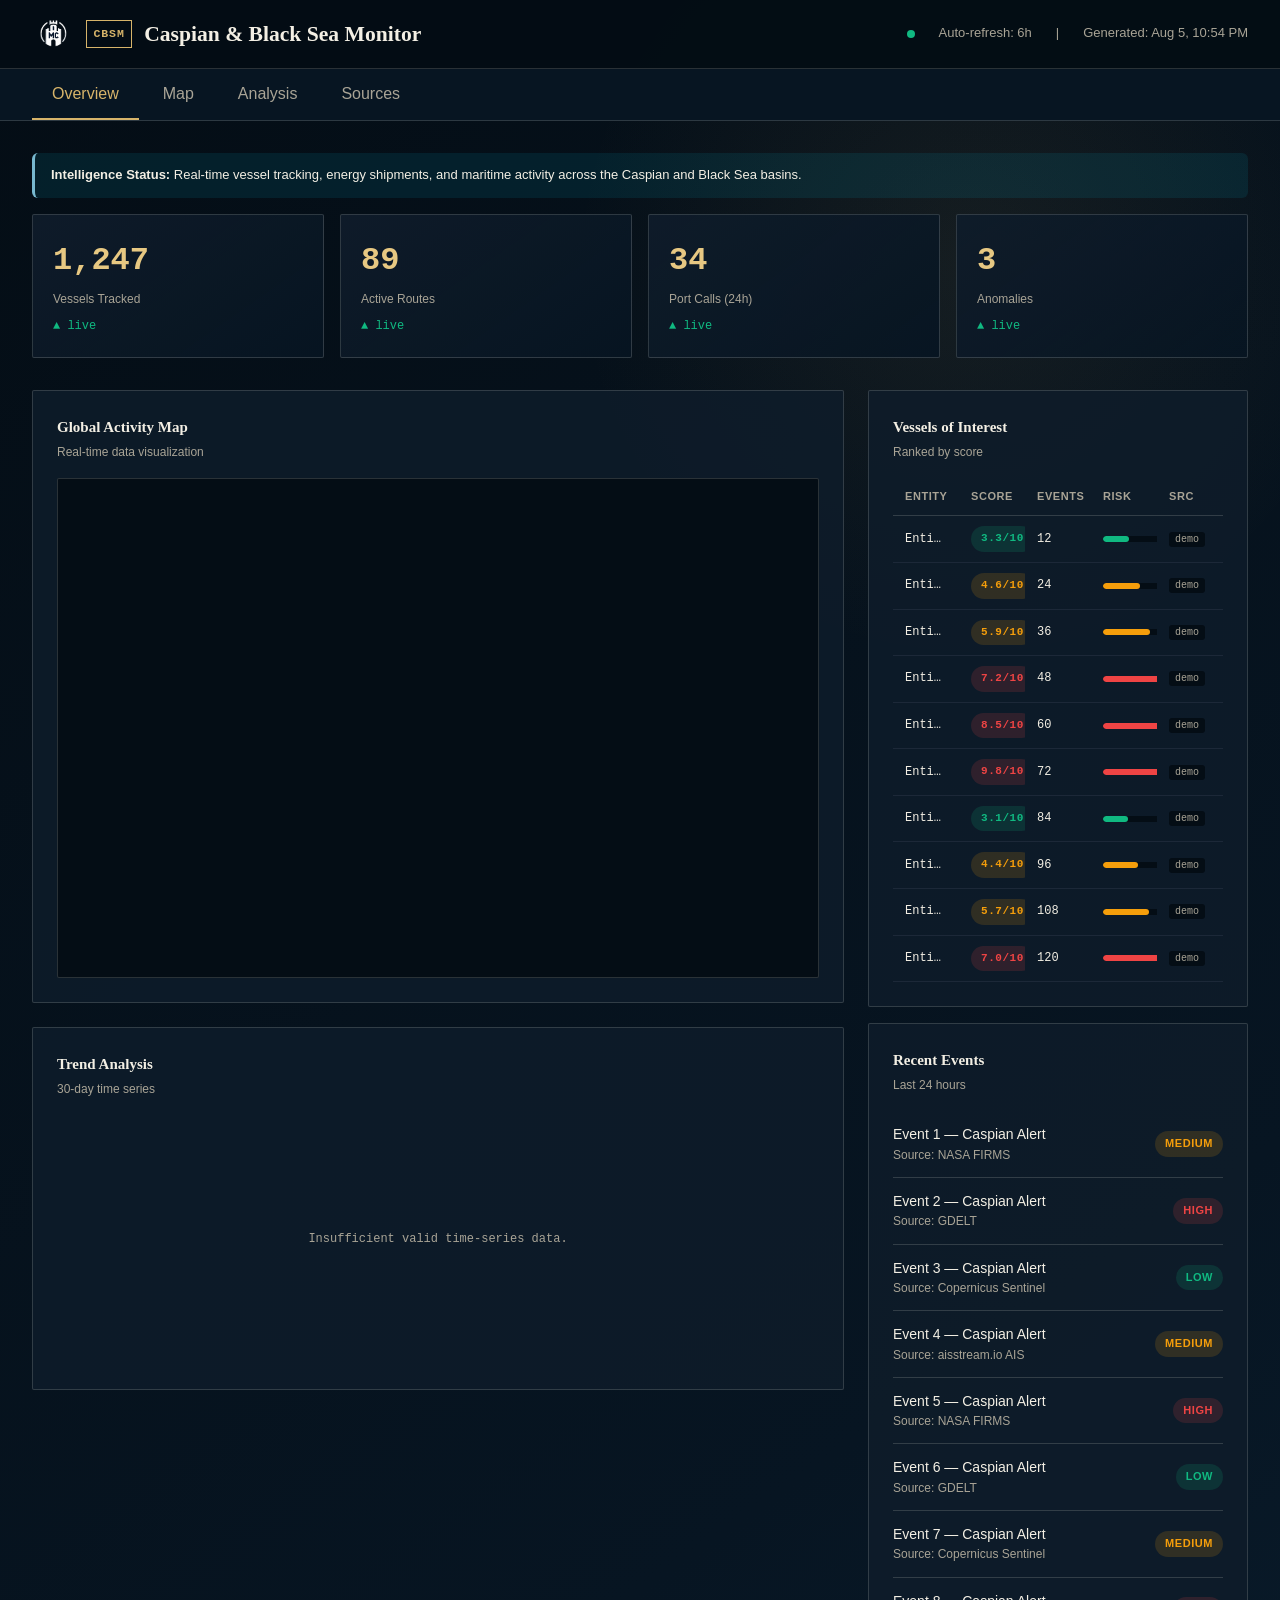
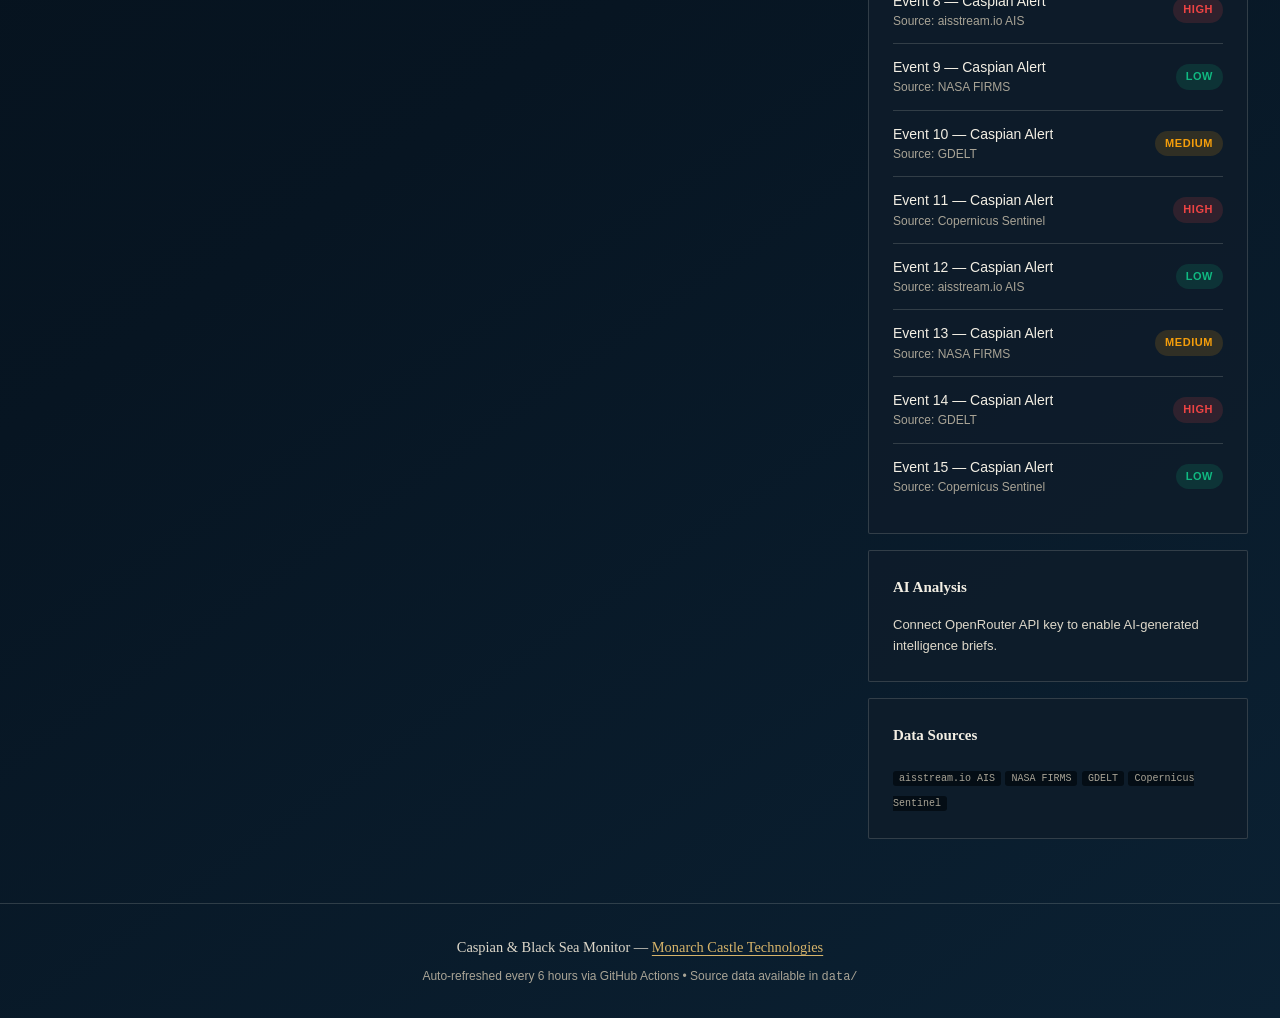
==== index.html @ 25b3a9dd "feat: launch MCT intelligence dashboard" ====
<!DOCTYPE html>
<html lang="en">
<head>
  <meta charset="UTF-8">
  <meta name="viewport" content="width=device-width, initial-scale=1.0">
  <title>Caspian & Black Sea Monitor &mdash; MCT Intelligence</title>
  <meta name="description" content="Maritime activity, energy shipments, and anomaly monitoring across the Caspian and Black Sea basins.">
  <meta name="theme-color" content="#071522">
  <link rel="canonical" href="https://monarchcastletech.github.io/caspian-black-sea-monitor/">
  <link rel="icon" href="assets/mct-mark.png" type="image/png">
  <meta property="og:title" content="Caspian & Black Sea Monitor">
  <meta property="og:description" content="Maritime activity, energy shipments, and anomaly monitoring across the Caspian and Black Sea basins.">
  <meta property="og:type" content="website">
  <meta property="og:url" content="https://monarchcastletech.github.io/caspian-black-sea-monitor/">
  <meta property="og:image" content="https://monarchcastletech.github.io/caspian-black-sea-monitor/assets/mct-mark.png">
  <link rel="stylesheet" href="assets/style.css">
  <script src="https://d3js.org/d3.v7.min.js" defer></script>
</head>
<body data-project="caspian-black-sea-monitor">
  <a class="skip-link" href="#overview">Skip to dashboard</a>
  <header class="header">
    <div class="header-brand">
      <img class="brand-mark" src="assets/mct-mark.png" alt="Monarch Castle Technologies">
      <div class="logo" aria-label="Project code CBSM">CBSM</div>
      <div>
        <h1>Caspian & Black Sea Monitor</h1>
      </div>
    </div>
    <div class="header-meta">
      <div class="live-dot"></div>
      <span>Auto-refresh: 6h</span>
      <span>|</span>
      <span>Generated: <span id="generated-time">&mdash;</span></span>
    </div>
  </header>

  <nav class="nav-tabs" aria-label="Dashboard sections">
    <a class="nav-tab active" href="#overview">Overview</a>
    <a class="nav-tab" href="#map">Map</a>
    <a class="nav-tab" href="#llm-summary">Analysis</a>
    <a class="nav-tab" href="#sources">Sources</a>
  </nav>

  <main class="main" id="overview">
    <div class="alert alert-info">
      <strong>Intelligence Status:</strong> Real-time vessel tracking, energy shipments, and maritime activity across the Caspian and Black Sea basins.
    </div>

    <div class="stat-grid">
      <div class="stat-card">
        <div class="stat-value">1,247</div>
        <div class="stat-label">Vessels Tracked</div>
        <div class="stat-delta up">&#9650; live</div>
      </div>
      <div class="stat-card">
        <div class="stat-value">89</div>
        <div class="stat-label">Active Routes</div>
        <div class="stat-delta up">&#9650; live</div>
      </div>
      <div class="stat-card">
        <div class="stat-value">34</div>
        <div class="stat-label">Port Calls (24h)</div>
        <div class="stat-delta up">&#9650; live</div>
      </div>
      <div class="stat-card">
        <div class="stat-value">3</div>
        <div class="stat-label">Anomalies</div>
        <div class="stat-delta up">&#9650; live</div>
      </div>
    </div>

    <div class="grid grid-map">
      <div>
        <div class="card">
          <div class="card-header">
            <div>
              <div class="card-title">Global Activity Map</div>
              <div class="card-subtitle">Real-time data visualization</div>
            </div>
          </div>
          <div class="map-container" id="map"></div>
        </div>

        <div class="card" style="margin-top:1.5rem">
          <div class="card-header">
            <div>
              <div class="card-title">Trend Analysis</div>
              <div class="card-subtitle">30-day time series</div>
            </div>
          </div>
          <div class="chart-container" id="timeseries-chart"></div>
        </div>
      </div>

      <div class="sidebar">
        <div class="card">
          <div class="card-header">
            <div>
              <div class="card-title">Vessels of Interest</div>
              <div class="card-subtitle">Ranked by score</div>
            </div>
          </div>
          <table class="data-table">
            <thead>
              <tr><th>Entity</th><th>Score</th><th>Events</th><th>Risk</th><th>Src</th></tr>
            </thead>
            <tbody>
          <tr>
            <td>Entity 1</td>
            <td><span class="badge badge-success">3.3/10</span></td>
            <td>12</td>
            <td style="width:120px"><div class="score-bar"><div class="score-bar-fill score-low" style="width:33%"></div></div></td>
            <td><span class="tag-source">demo</span></td>
          </tr>
          <tr>
            <td>Entity 2</td>
            <td><span class="badge badge-warning">4.6/10</span></td>
            <td>24</td>
            <td style="width:120px"><div class="score-bar"><div class="score-bar-fill score-medium" style="width:46%"></div></div></td>
            <td><span class="tag-source">demo</span></td>
          </tr>
          <tr>
            <td>Entity 3</td>
            <td><span class="badge badge-warning">5.9/10</span></td>
            <td>36</td>
            <td style="width:120px"><div class="score-bar"><div class="score-bar-fill score-medium" style="width:59%"></div></div></td>
            <td><span class="tag-source">demo</span></td>
          </tr>
          <tr>
            <td>Entity 4</td>
            <td><span class="badge badge-danger">7.2/10</span></td>
            <td>48</td>
            <td style="width:120px"><div class="score-bar"><div class="score-bar-fill score-high" style="width:72%"></div></div></td>
            <td><span class="tag-source">demo</span></td>
          </tr>
          <tr>
            <td>Entity 5</td>
            <td><span class="badge badge-danger">8.5/10</span></td>
            <td>60</td>
            <td style="width:120px"><div class="score-bar"><div class="score-bar-fill score-high" style="width:85%"></div></div></td>
            <td><span class="tag-source">demo</span></td>
          </tr>
          <tr>
            <td>Entity 6</td>
            <td><span class="badge badge-danger">9.8/10</span></td>
            <td>72</td>
            <td style="width:120px"><div class="score-bar"><div class="score-bar-fill score-high" style="width:98%"></div></div></td>
            <td><span class="tag-source">demo</span></td>
          </tr>
          <tr>
            <td>Entity 7</td>
            <td><span class="badge badge-success">3.1/10</span></td>
            <td>84</td>
            <td style="width:120px"><div class="score-bar"><div class="score-bar-fill score-low" style="width:31%"></div></div></td>
            <td><span class="tag-source">demo</span></td>
          </tr>
          <tr>
            <td>Entity 8</td>
            <td><span class="badge badge-warning">4.4/10</span></td>
            <td>96</td>
            <td style="width:120px"><div class="score-bar"><div class="score-bar-fill score-medium" style="width:44%"></div></div></td>
            <td><span class="tag-source">demo</span></td>
          </tr>
          <tr>
            <td>Entity 9</td>
            <td><span class="badge badge-warning">5.7/10</span></td>
            <td>108</td>
            <td style="width:120px"><div class="score-bar"><div class="score-bar-fill score-medium" style="width:57%"></div></div></td>
            <td><span class="tag-source">demo</span></td>
          </tr>
          <tr>
            <td>Entity 10</td>
            <td><span class="badge badge-danger">7.0/10</span></td>
            <td>120</td>
            <td style="width:120px"><div class="score-bar"><div class="score-bar-fill score-high" style="width:70%"></div></div></td>
            <td><span class="tag-source">demo</span></td>
          </tr>
            </tbody>
          </table>
        </div>

        <div class="card">
          <div class="card-header">
            <div>
              <div class="card-title">Recent Events</div>
              <div class="card-subtitle">Last 24 hours</div>
            </div>
          </div>
          <div class="list-item">
            <div>
              <div class="list-item-title">Event 1 &mdash; Caspian Alert</div>
              <div class="list-item-meta">Source: NASA FIRMS</div>
            </div>
            <span class="badge badge-warning">medium</span>
          </div>
          <div class="list-item">
            <div>
              <div class="list-item-title">Event 2 &mdash; Caspian Alert</div>
              <div class="list-item-meta">Source: GDELT</div>
            </div>
            <span class="badge badge-danger">high</span>
          </div>
          <div class="list-item">
            <div>
              <div class="list-item-title">Event 3 &mdash; Caspian Alert</div>
              <div class="list-item-meta">Source: Copernicus Sentinel</div>
            </div>
            <span class="badge badge-success">low</span>
          </div>
          <div class="list-item">
            <div>
              <div class="list-item-title">Event 4 &mdash; Caspian Alert</div>
              <div class="list-item-meta">Source: aisstream.io AIS</div>
            </div>
            <span class="badge badge-warning">medium</span>
          </div>
          <div class="list-item">
            <div>
              <div class="list-item-title">Event 5 &mdash; Caspian Alert</div>
              <div class="list-item-meta">Source: NASA FIRMS</div>
            </div>
            <span class="badge badge-danger">high</span>
          </div>
          <div class="list-item">
            <div>
              <div class="list-item-title">Event 6 &mdash; Caspian Alert</div>
              <div class="list-item-meta">Source: GDELT</div>
            </div>
            <span class="badge badge-success">low</span>
          </div>
          <div class="list-item">
            <div>
              <div class="list-item-title">Event 7 &mdash; Caspian Alert</div>
              <div class="list-item-meta">Source: Copernicus Sentinel</div>
            </div>
            <span class="badge badge-warning">medium</span>
          </div>
          <div class="list-item">
            <div>
              <div class="list-item-title">Event 8 &mdash; Caspian Alert</div>
              <div class="list-item-meta">Source: aisstream.io AIS</div>
            </div>
            <span class="badge badge-danger">high</span>
          </div>
          <div class="list-item">
            <div>
              <div class="list-item-title">Event 9 &mdash; Caspian Alert</div>
              <div class="list-item-meta">Source: NASA FIRMS</div>
            </div>
            <span class="badge badge-success">low</span>
          </div>
          <div class="list-item">
            <div>
              <div class="list-item-title">Event 10 &mdash; Caspian Alert</div>
              <div class="list-item-meta">Source: GDELT</div>
            </div>
            <span class="badge badge-warning">medium</span>
          </div>
          <div class="list-item">
            <div>
              <div class="list-item-title">Event 11 &mdash; Caspian Alert</div>
              <div class="list-item-meta">Source: Copernicus Sentinel</div>
            </div>
            <span class="badge badge-danger">high</span>
          </div>
          <div class="list-item">
            <div>
              <div class="list-item-title">Event 12 &mdash; Caspian Alert</div>
              <div class="list-item-meta">Source: aisstream.io AIS</div>
            </div>
            <span class="badge badge-success">low</span>
          </div>
          <div class="list-item">
            <div>
              <div class="list-item-title">Event 13 &mdash; Caspian Alert</div>
              <div class="list-item-meta">Source: NASA FIRMS</div>
            </div>
            <span class="badge badge-warning">medium</span>
          </div>
          <div class="list-item">
            <div>
              <div class="list-item-title">Event 14 &mdash; Caspian Alert</div>
              <div class="list-item-meta">Source: GDELT</div>
            </div>
            <span class="badge badge-danger">high</span>
          </div>
          <div class="list-item">
            <div>
              <div class="list-item-title">Event 15 &mdash; Caspian Alert</div>
              <div class="list-item-meta">Source: Copernicus Sentinel</div>
            </div>
            <span class="badge badge-success">low</span>
          </div>
        </div>

        <div class="card">
          <div class="card-header">
            <div class="card-title">AI Analysis</div>
          </div>
          <div id="llm-summary" style="font-size:0.8125rem;color:var(--text-secondary)">
            <p>Connect OpenRouter API key to enable AI-generated intelligence briefs.</p>
          </div>
        </div>

        <div class="card">
          <div class="card-header">
            <div class="card-title" id="sources">Data Sources</div>
          </div>
              <span class="tag-source">aisstream.io AIS</span>
              <span class="tag-source">NASA FIRMS</span>
              <span class="tag-source">GDELT</span>
              <span class="tag-source">Copernicus Sentinel</span>        </div>
      </div>
    </div>
  </main>

  <footer class="footer">
    <p>Caspian & Black Sea Monitor &mdash; <a href="https://monarchcastle.tech/">Monarch Castle Technologies</a></p>
    <p style="margin-top:0.5rem">Auto-refreshed every 6 hours via GitHub Actions &bull; Source data available in <code>data/</code></p>
  </footer>

  <script src="assets/app.js"></script>
</body>
</html>
---- assets/style.css ----
:root {
  --bg-primary: #040d15;
  --bg-secondary: #071522;
  --bg-card: #0f1c2a;
  --bg-hover: #15283a;
  --border: rgba(243, 239, 228, 0.16);
  --text-primary: #f3efe4;
  --text-secondary: #ded8ca;
  --text-muted: #a9a496;
  --accent: #d7b46a;
  --accent-hover: #e7c882;
  --danger: #ef4444;
  --warning: #f59e0b;
  --success: #10b981;
  --info: #77b8cf;
  --font-mono: 'JetBrains Mono', 'Fira Code', monospace;
  --font-sans: Inter, 'Helvetica Neue', Arial, ui-sans-serif, system-ui, sans-serif;
  --font-serif: 'Iowan Old Style', 'Palatino Linotype', 'Book Antiqua', Palatino, Georgia, serif;
  --radius: 2px;
  --shadow: 0 2rem 5rem rgba(0, 0, 0, 0.3);
}

*, *::before, *::after { box-sizing: border-box; margin: 0; padding: 0; }

body {
  font-family: var(--font-sans);
  background:
    radial-gradient(circle at 76% 10%, rgba(215, 180, 106, 0.08), transparent 25rem),
    linear-gradient(145deg, var(--bg-primary), #071522 58%, #0b2133);
  color: var(--text-primary);
  line-height: 1.6;
  min-height: 100vh;
}

a { color: var(--accent); text-decoration: none; }
a:hover { color: var(--accent-hover); }
a:focus-visible, button:focus-visible { outline: 3px solid var(--accent-hover); outline-offset: 3px; }

.header {
  background: rgba(4, 13, 21, 0.94);
  border-bottom: 1px solid var(--border);
  padding: 0.8rem 2rem;
  display: flex;
  align-items: center;
  justify-content: space-between;
  position: sticky;
  top: 0;
  z-index: 100;
}

.header-brand {
  display: flex;
  align-items: center;
  gap: 0.75rem;
}

.header-brand h1 {
  font-family: var(--font-serif);
  font-size: 1.35rem;
  font-weight: 600;
  color: var(--text-primary);
}

.brand-mark {
  width: 42px;
  height: 42px;
  object-fit: contain;
  flex: 0 0 auto;
}

.header-brand .logo {
  min-width: 36px;
  height: 28px;
  border: 1px solid var(--accent);
  border-radius: 0;
  display: flex;
  align-items: center;
  justify-content: center;
  font-weight: 800;
  padding: 0 0.4rem;
  font-size: 0.72rem;
  font-family: var(--font-mono);
  letter-spacing: 0.08em;
  color: var(--accent);
}

.header-meta {
  display: flex;
  align-items: center;
  gap: 1.5rem;
  font-size: 0.8125rem;
  color: var(--text-muted);
}

.header-meta .live-dot {
  width: 8px;
  height: 8px;
  background: var(--success);
  border-radius: 50%;
  animation: pulse 2s infinite;
}

@keyframes pulse {
  0%, 100% { opacity: 1; }
  50% { opacity: 0.4; }
}

.nav-tabs {
  display: flex;
  gap: 0.25rem;
  background: var(--bg-secondary);
  border-bottom: 1px solid var(--border);
  padding: 0 2rem;
}

.nav-tab {
  padding: 0.75rem 1.25rem;
  font-size: 0.875rem;
  color: var(--text-muted);
  border-bottom: 2px solid transparent;
  cursor: pointer;
  border-top: 0;
  border-left: 0;
  border-right: 0;
  background: transparent;
  font: inherit;
  transition: all 0.2s;
}

.nav-tab:hover { color: var(--text-primary); }
.nav-tab.active { color: var(--accent); border-bottom-color: var(--accent); }

.main { padding: 2rem; max-width: 1600px; margin: 0 auto; overflow-x: hidden; }

.grid { display: grid; gap: 1.5rem; }
.grid-2 { grid-template-columns: repeat(2, 1fr); }
.grid-3 { grid-template-columns: repeat(3, 1fr); }
.grid-4 { grid-template-columns: repeat(4, 1fr); }
.grid-map { grid-template-columns: 1fr 380px; align-items: start; min-width: 0; }
.grid-map > div:first-child { min-width: 0; overflow: hidden; }

@media (max-width: 1024px) {
  .grid-2, .grid-3, .grid-4 { grid-template-columns: 1fr; }
  .grid-map { grid-template-columns: 1fr; }
}

.card {
  background: rgba(15, 28, 42, 0.86);
  border: 1px solid var(--border);
  border-radius: var(--radius);
  padding: 1.5rem;
  overflow-x: auto;
}

.card-header {
  display: flex;
  align-items: center;
  justify-content: space-between;
  margin-bottom: 1rem;
}

.card-title {
  font-family: var(--font-serif);
  font-size: 0.9375rem;
  font-weight: 600;
  color: var(--text-primary);
}

.card-subtitle {
  font-size: 0.75rem;
  color: var(--text-muted);
  margin-top: 0.25rem;
}

.stat-grid {
  display: grid;
  grid-template-columns: repeat(4, 1fr);
  gap: 1rem;
  margin-bottom: 2rem;
}

@media (max-width: 768px) { .stat-grid { grid-template-columns: repeat(2, 1fr); } }

.stat-card {
  background: linear-gradient(145deg, rgba(15, 28, 42, 0.96), rgba(7, 21, 34, 0.9));
  border: 1px solid var(--border);
  border-radius: var(--radius);
  padding: 1.25rem;
}

.stat-value {
  font-size: 2rem;
  font-weight: 700;
  color: var(--accent-hover);
  font-family: var(--font-mono);
}

.stat-label {
  font-size: 0.75rem;
  color: var(--text-muted);
  margin-top: 0.25rem;
}

.stat-delta {
  font-size: 0.75rem;
  margin-top: 0.5rem;
  font-family: var(--font-mono);
}

.stat-delta.up { color: var(--success); }
.stat-delta.down { color: var(--danger); }
.stat-delta.neutral { color: var(--text-muted); }

.badge {
  display: inline-flex;
  align-items: center;
  gap: 0.375rem;
  padding: 0.25rem 0.625rem;
  font-size: 0.6875rem;
  font-weight: 600;
  border-radius: 999px;
  text-transform: uppercase;
  letter-spacing: 0.05em;
}

.badge-danger { background: rgba(239,68,68,0.15); color: var(--danger); }
.badge-warning { background: rgba(245,158,11,0.15); color: var(--warning); }
.badge-success { background: rgba(16,185,129,0.15); color: var(--success); }
.badge-info { background: rgba(6,182,212,0.15); color: var(--info); }

.map-container {
  background: var(--bg-primary);
  border: 1px solid var(--border);
  border-radius: var(--radius);
  height: 500px;
  position: relative;
  overflow: hidden;
  width: 100%;
}

.map-container svg { width: 100%; height: 100%; }

.sidebar {
  display: flex;
  flex-direction: column;
  gap: 1rem;
  min-width: 0;
}

.list-item {
  display: flex;
  align-items: center;
  justify-content: space-between;
  padding: 0.75rem 0;
  border-bottom: 1px solid var(--border);
}

.list-item:last-child { border-bottom: none; }

.list-item-title { font-size: 0.875rem; font-weight: 500; overflow: hidden; text-overflow: ellipsis; white-space: nowrap; max-width: 220px; }
.list-item-meta { font-size: 0.75rem; color: var(--text-muted); }

.data-table {
  width: 100%;
  border-collapse: collapse;
  font-size: 0.8125rem;
  table-layout: fixed;
}

.data-table th {
  text-align: left;
  padding: 0.625rem 0.75rem;
  color: var(--text-muted);
  font-weight: 600;
  font-size: 0.6875rem;
  text-transform: uppercase;
  letter-spacing: 0.05em;
  border-bottom: 1px solid var(--border);
}

.data-table td {
  padding: 0.625rem 0.75rem;
  border-bottom: 1px solid rgba(45,55,72,0.5);
  font-family: var(--font-mono);
  font-size: 0.75rem;
  max-width: 180px;
  overflow: hidden;
  text-overflow: ellipsis;
  white-space: nowrap;
}

.data-table tr:hover td { background: var(--bg-hover); }

.score-bar {
  height: 6px;
  background: var(--bg-primary);
  border-radius: 3px;
  overflow: hidden;
  flex: 1;
  min-width: 80px;
}

.score-bar-fill {
  height: 100%;
  border-radius: 3px;
  transition: width 0.5s ease;
}

.score-high { background: var(--danger); }
.score-medium { background: var(--warning); }
.score-low { background: var(--success); }

.chart-container {
  height: 250px;
  position: relative;
}

.chart-container svg { width: 100%; height: 100%; }
.chart-empty { display: grid; height: 100%; place-items: center; color: var(--text-muted); font-family: var(--font-mono); font-size: 0.75rem; }

.footer {
  text-align: center;
  padding: 2rem;
  color: var(--text-muted);
  font-size: 0.75rem;
  border-top: 1px solid var(--border);
  margin-top: 2rem;
}

.footer p:first-child { color: var(--text-secondary); font-family: var(--font-serif); font-size: 0.9rem; }
.footer a { text-decoration: underline; text-underline-offset: 0.2em; }

.tag-source {
  font-size: 0.625rem;
  color: var(--text-muted);
  font-family: var(--font-mono);
  background: var(--bg-primary);
  padding: 0.125rem 0.375rem;
  border-radius: 3px;
}

.btn {
  display: inline-flex;
  align-items: center;
  gap: 0.5rem;
  padding: 0.5rem 1rem;
  font-size: 0.8125rem;
  font-weight: 500;
  border-radius: 6px;
  border: 1px solid var(--border);
  background: var(--bg-card);
  color: var(--text-primary);
  cursor: pointer;
  transition: all 0.2s;
}

.btn:hover { background: var(--bg-hover); border-color: var(--accent); }
.btn-primary { background: var(--accent); border-color: var(--accent); color: white; }
.btn-primary:hover { background: var(--accent-hover); }

.alert {
  padding: 0.75rem 1rem;
  border-radius: 6px;
  font-size: 0.8125rem;
  margin-bottom: 1rem;
  border-left: 3px solid;
}

.alert-info { background: rgba(6,182,212,0.1); border-color: var(--info); }
.alert-warning { background: rgba(245,158,11,0.1); border-color: var(--warning); }
.alert-danger { background: rgba(239,68,68,0.1); border-color: var(--danger); }

.axis text { fill: var(--text-muted); font-size: 10px; }
.axis path, .axis line { stroke: var(--border); }

.tooltip {
  position: absolute;
  background: var(--bg-secondary);
  border: 1px solid var(--border);
  border-radius: 6px;
  padding: 0.75rem;
  font-size: 0.75rem;
  pointer-events: none;
  z-index: 1000;
  box-shadow: var(--shadow);
  max-width: 250px;
}

.skip-link { position: fixed; left: 1rem; top: -5rem; z-index: 1001; padding: 0.75rem 1rem; color: var(--bg-primary); background: var(--accent-hover); }
.skip-link:focus { top: 1rem; }

@media (max-width: 720px) {
  .header { position: static; padding: 0.8rem 1rem; align-items: flex-start; }
  .header-meta { gap: 0.6rem; flex-wrap: wrap; justify-content: flex-end; }
  .header-meta span:nth-of-type(2) { display: none; }
  .nav-tabs { padding: 0 0.5rem; overflow-x: auto; }
  .nav-tab { padding: 0.7rem 0.9rem; white-space: nowrap; }
  .main { padding: 1rem; }
  .card { padding: 1rem; }
}

@media (prefers-reduced-motion: reduce) {
  *, *::before, *::after { scroll-behavior: auto !important; animation-duration: 0.01ms !important; animation-iteration-count: 1 !important; transition-duration: 0.01ms !important; }
}
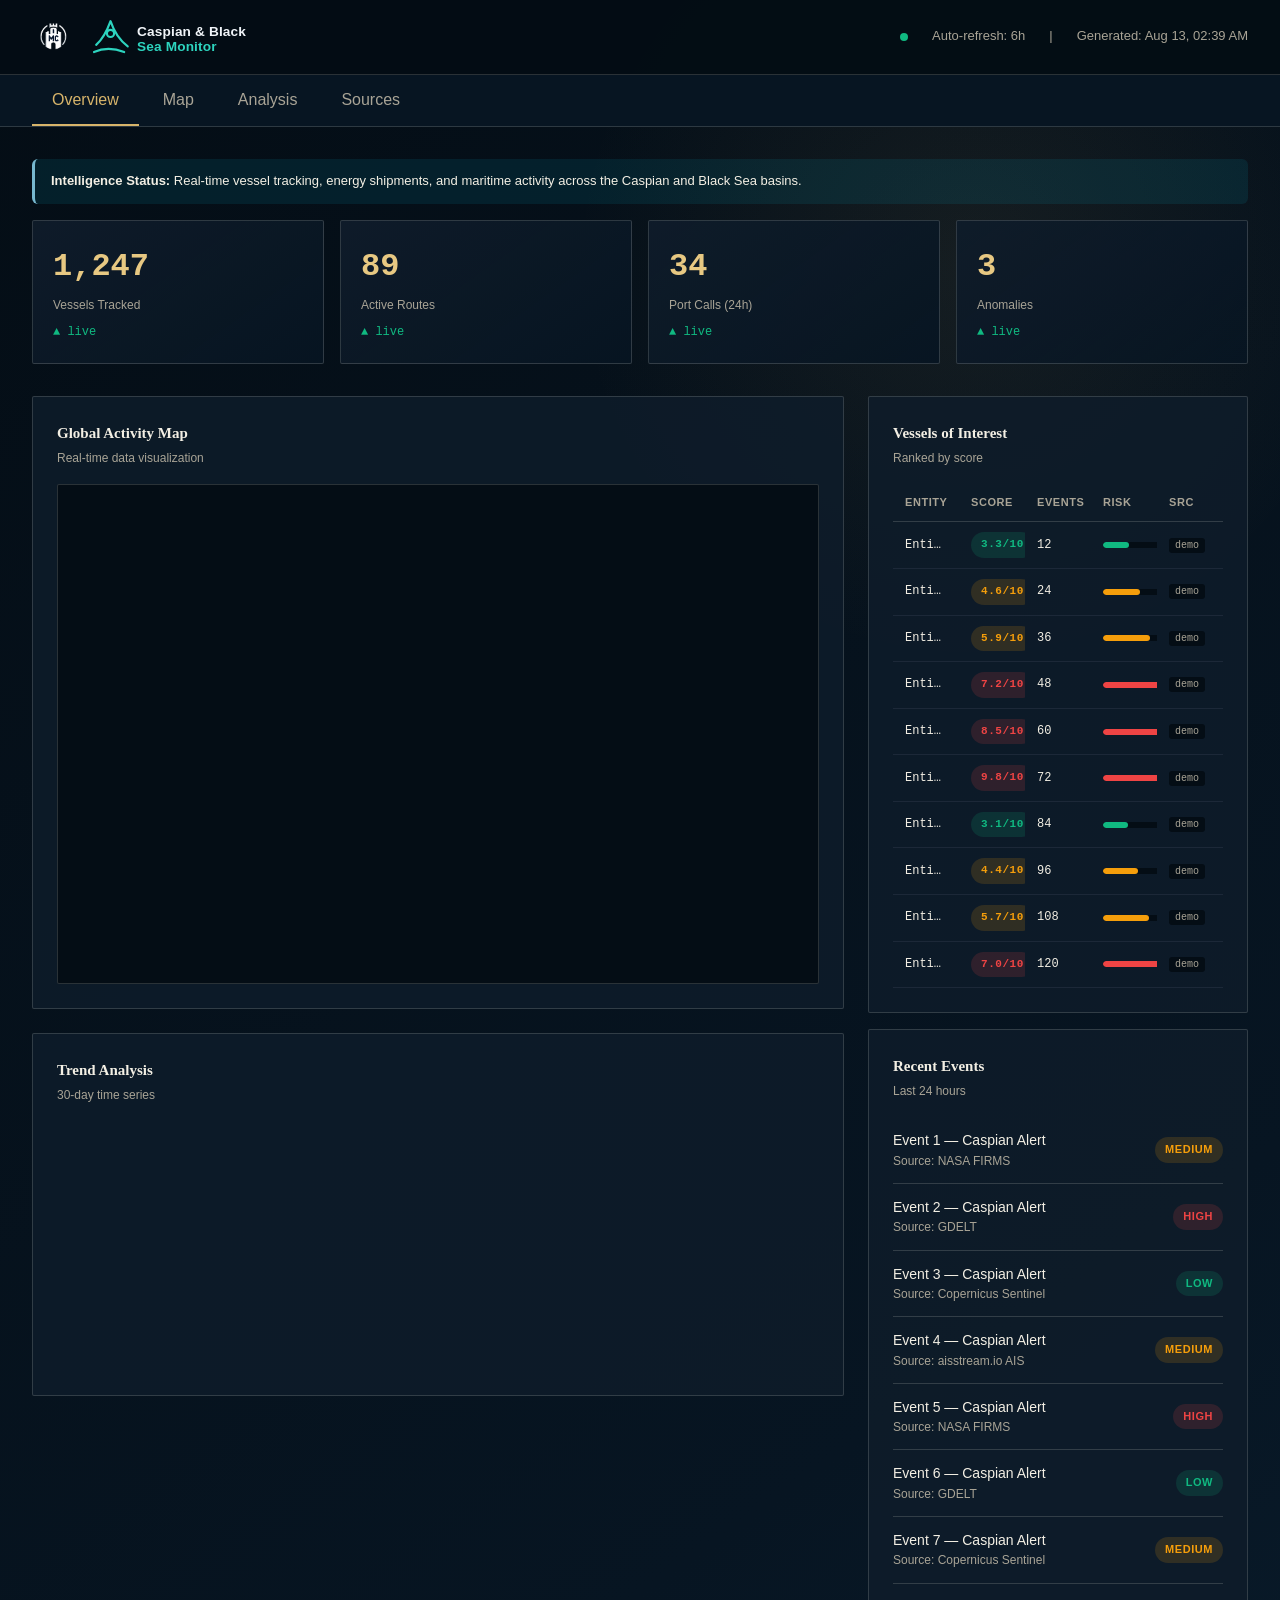
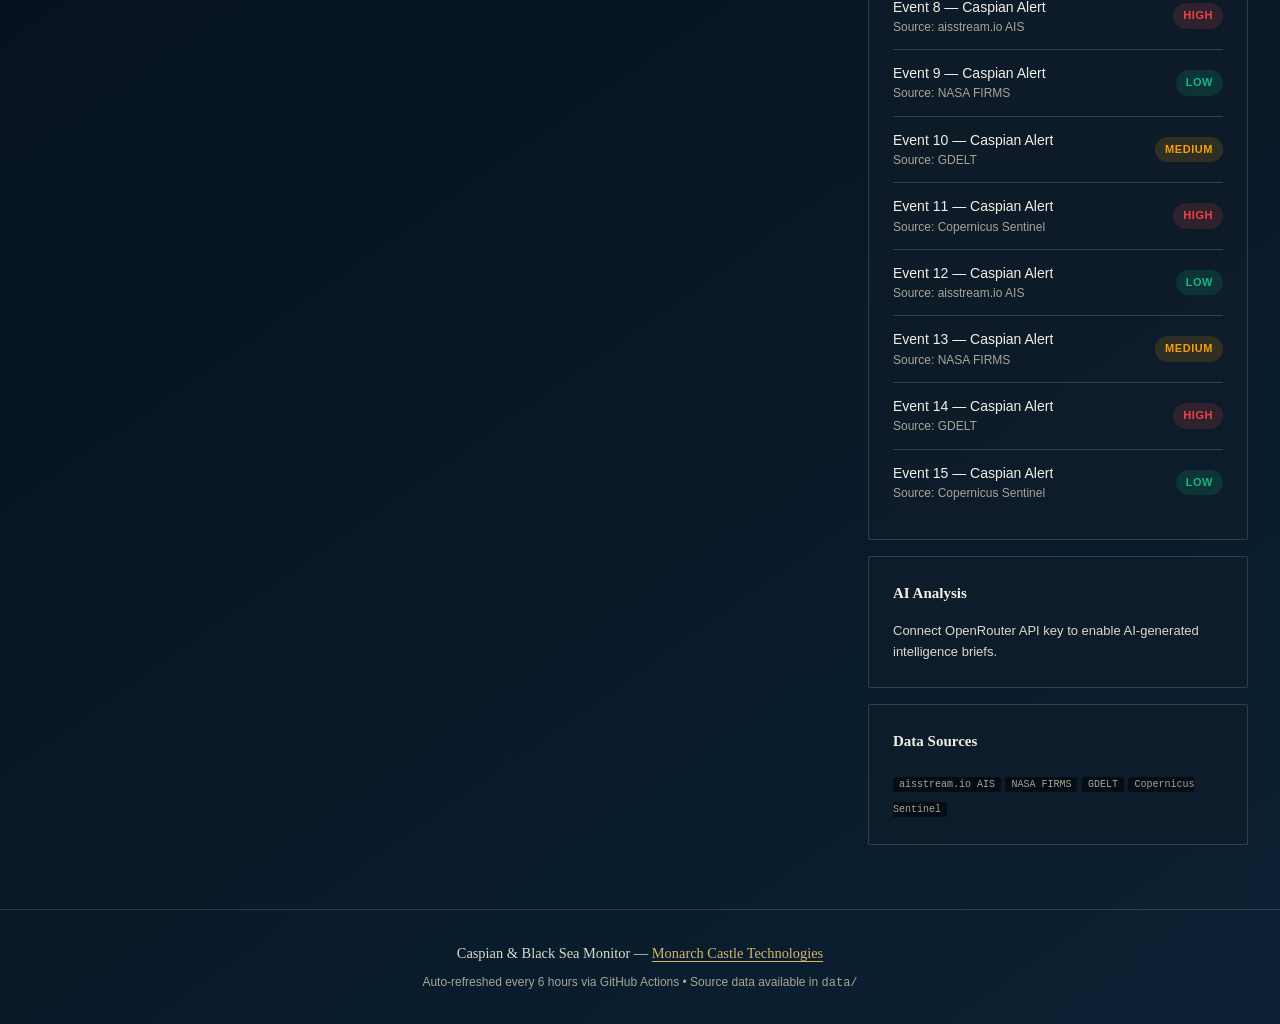
==== commit 3993ee5f: "feat: add product identity and deployment guard" ====
--- a/index.html
+++ b/index.html
@@ -7,7 +7,7 @@
   <meta name="description" content="Maritime activity, energy shipments, and anomaly monitoring across the Caspian and Black Sea basins.">
   <meta name="theme-color" content="#071522">
   <link rel="canonical" href="https://monarchcastletech.github.io/caspian-black-sea-monitor/">
-  <link rel="icon" href="assets/mct-mark.png" type="image/png">
+  <link rel="icon" href="assets/product-logo.svg" type="image/svg+xml">
   <meta property="og:title" content="Caspian & Black Sea Monitor">
   <meta property="og:description" content="Maritime activity, energy shipments, and anomaly monitoring across the Caspian and Black Sea basins.">
   <meta property="og:type" content="website">
@@ -21,9 +21,9 @@
   <header class="header">
     <div class="header-brand">
       <img class="brand-mark" src="assets/mct-mark.png" alt="Monarch Castle Technologies">
-      <div class="logo" aria-label="Project code CBSM">CBSM</div>
+      <img class="product-logo" src="assets/product-logo.svg" alt="Caspian & Black Sea Monitor">
       <div>
-        <h1>Caspian & Black Sea Monitor</h1>
+        <h1 class="visually-hidden">Caspian & Black Sea Monitor</h1>
       </div>
     </div>
     <div class="header-meta">
--- a/assets/style.css
+++ b/assets/style.css
@@ -68,21 +68,8 @@
   flex: 0 0 auto;
 }
 
-.header-brand .logo {
-  min-width: 36px;
-  height: 28px;
-  border: 1px solid var(--accent);
-  border-radius: 0;
-  display: flex;
-  align-items: center;
-  justify-content: center;
-  font-weight: 800;
-  padding: 0 0.4rem;
-  font-size: 0.72rem;
-  font-family: var(--font-mono);
-  letter-spacing: 0.08em;
-  color: var(--accent);
-}
+.product-logo { width: clamp(180px, 23vw, 260px); height: 48px; object-fit: contain; object-position: left center; }
+.visually-hidden { position: absolute; width: 1px; height: 1px; padding: 0; margin: -1px; overflow: hidden; clip: rect(0 0 0 0); white-space: nowrap; border: 0; }
 
 .header-meta {
   display: flex;
@@ -391,6 +378,7 @@
 
 @media (max-width: 720px) {
   .header { position: static; padding: 0.8rem 1rem; align-items: flex-start; }
+  .product-logo { width: clamp(150px, 48vw, 220px); height: 42px; }
   .header-meta { gap: 0.6rem; flex-wrap: wrap; justify-content: flex-end; }
   .header-meta span:nth-of-type(2) { display: none; }
   .nav-tabs { padding: 0 0.5rem; overflow-x: auto; }
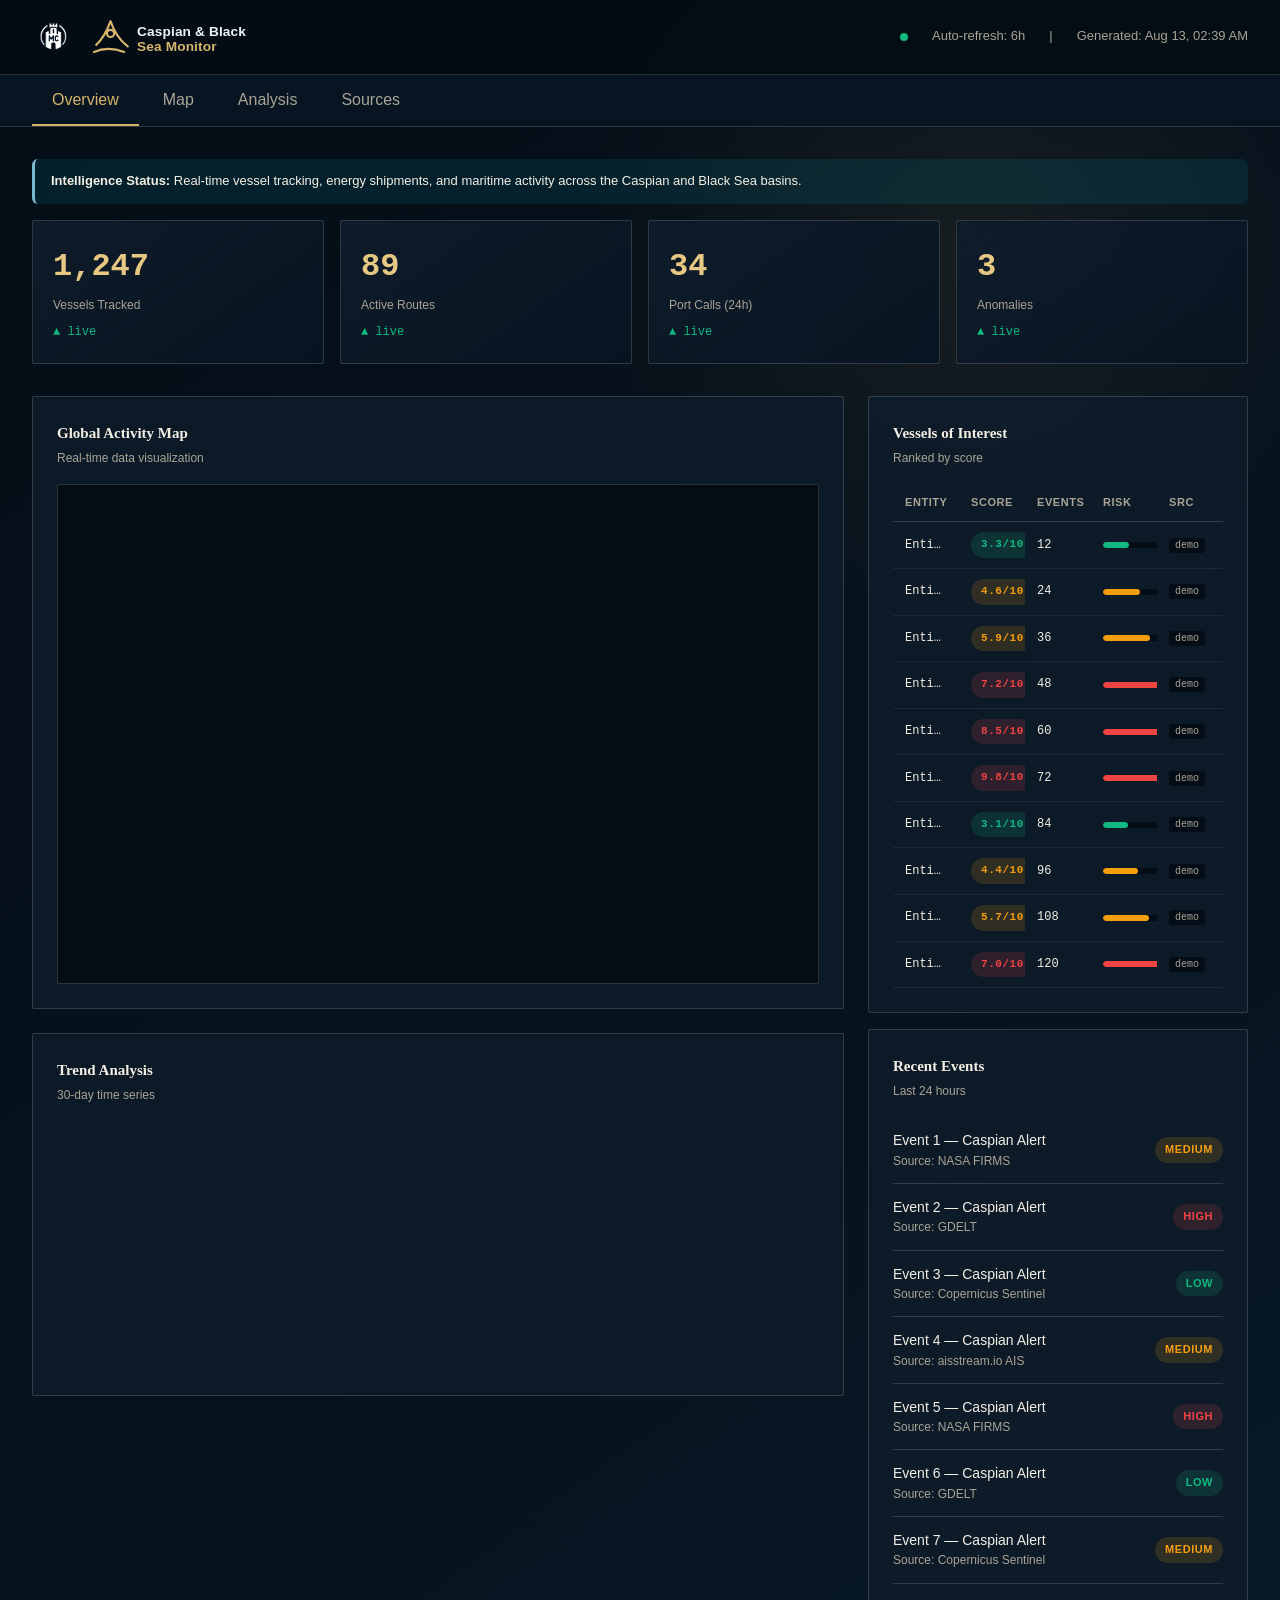
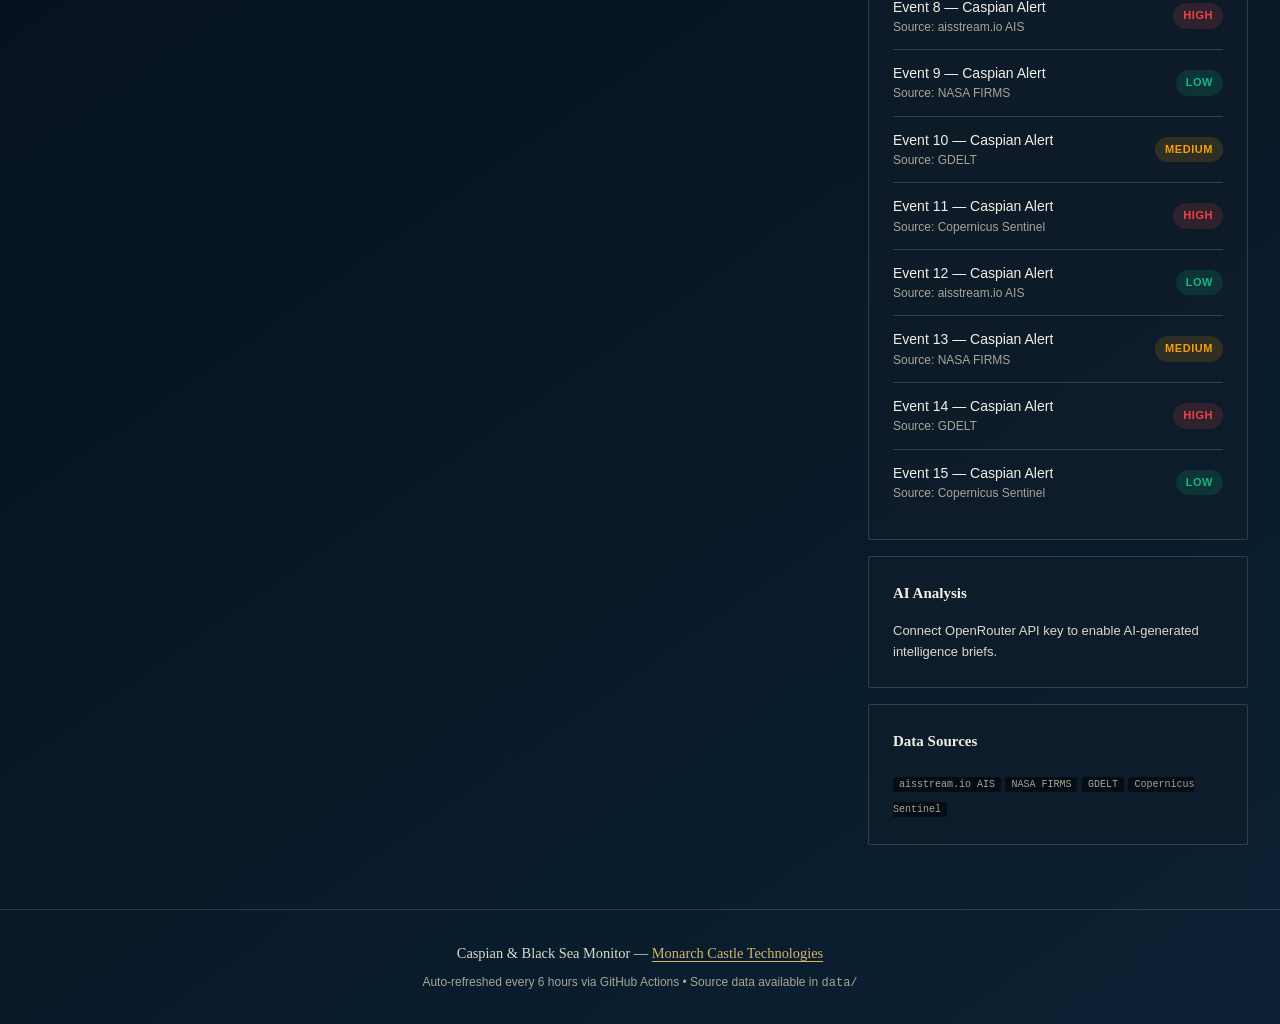
==== commit cad60aa0: "fix: refresh cached transparent logo" ====
--- a/index.html
+++ b/index.html
@@ -7,7 +7,7 @@
   <meta name="description" content="Maritime activity, energy shipments, and anomaly monitoring across the Caspian and Black Sea basins.">
   <meta name="theme-color" content="#071522">
   <link rel="canonical" href="https://monarchcastletech.github.io/caspian-black-sea-monitor/">
-  <link rel="icon" href="assets/product-logo.svg" type="image/svg+xml">
+  <link rel="icon" href="assets/product-logo.svg?v=2" type="image/svg+xml">
   <meta property="og:title" content="Caspian & Black Sea Monitor">
   <meta property="og:description" content="Maritime activity, energy shipments, and anomaly monitoring across the Caspian and Black Sea basins.">
   <meta property="og:type" content="website">
@@ -21,7 +21,7 @@
   <header class="header">
     <div class="header-brand">
       <img class="brand-mark" src="assets/mct-mark.png" alt="Monarch Castle Technologies">
-      <img class="product-logo" src="assets/product-logo.svg" alt="Caspian & Black Sea Monitor">
+      <img class="product-logo" src="assets/product-logo.svg?v=2" alt="Caspian & Black Sea Monitor">
       <div>
         <h1 class="visually-hidden">Caspian & Black Sea Monitor</h1>
       </div>
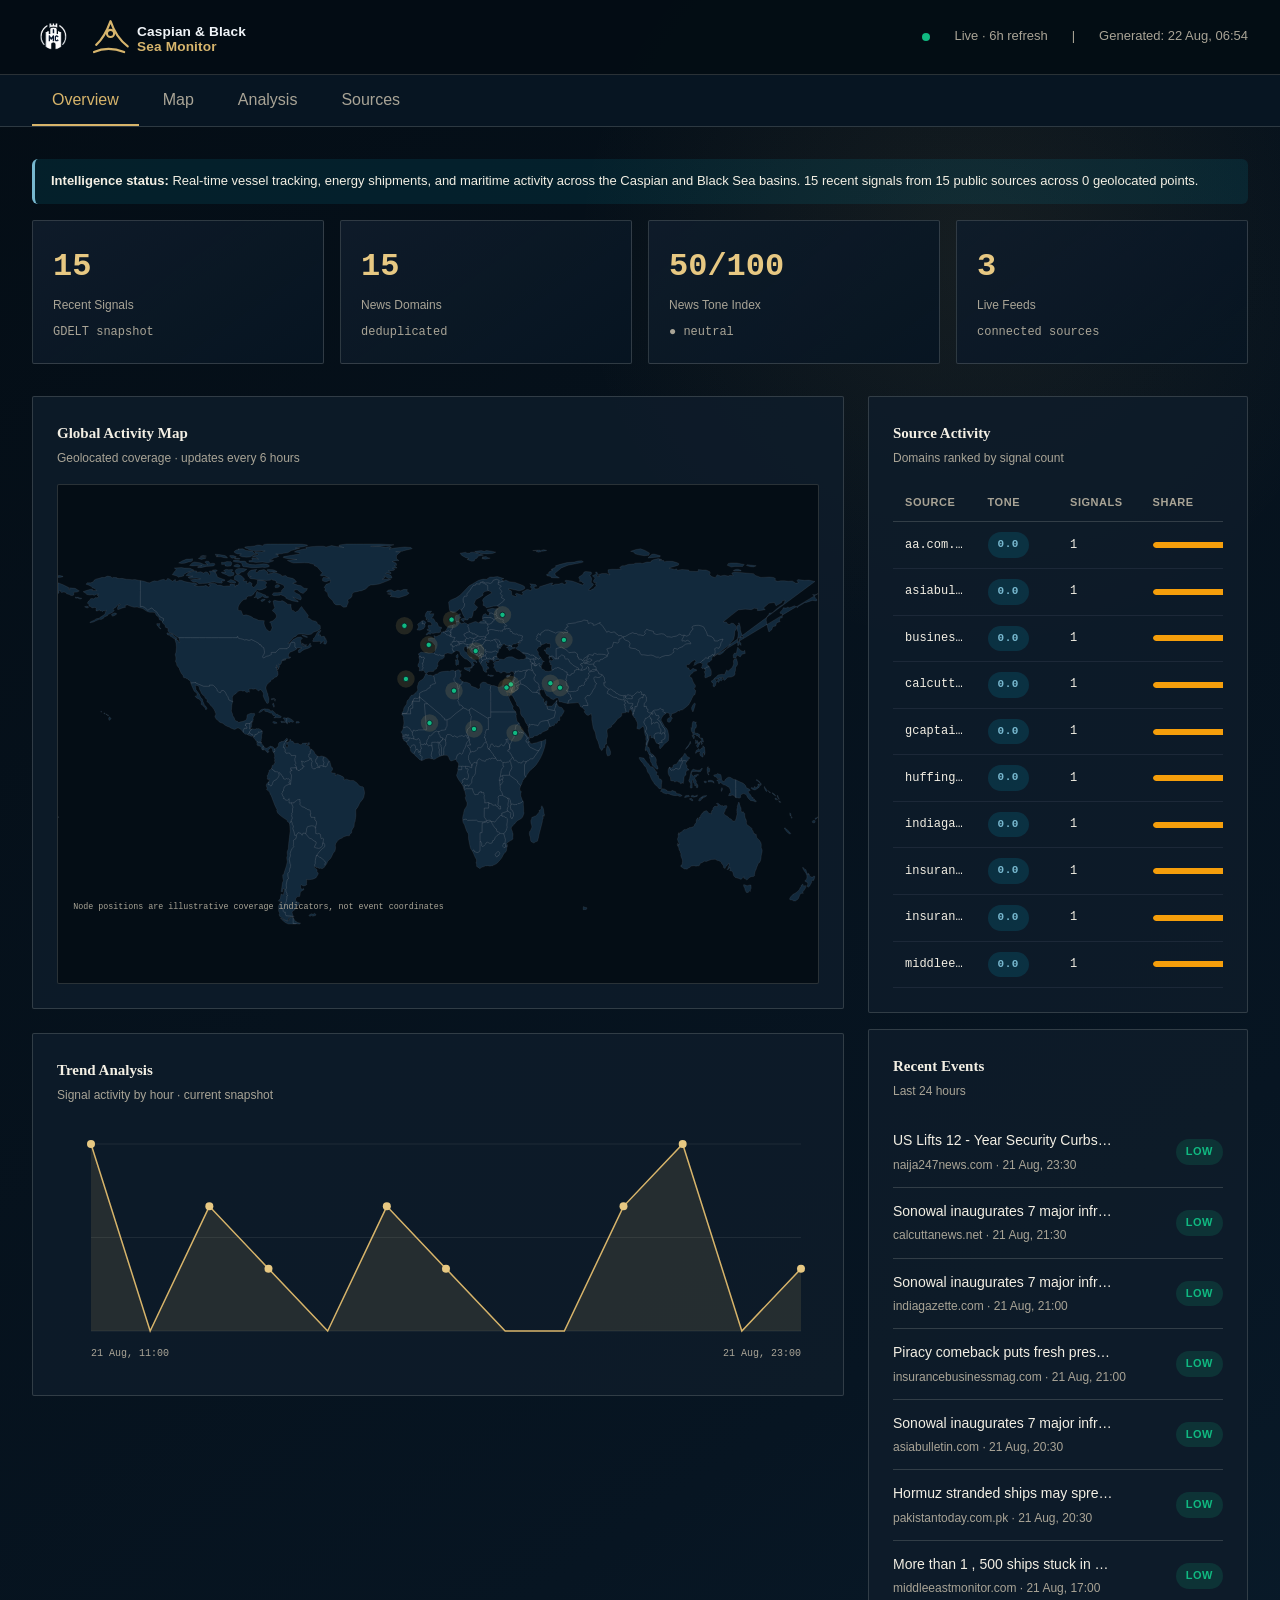
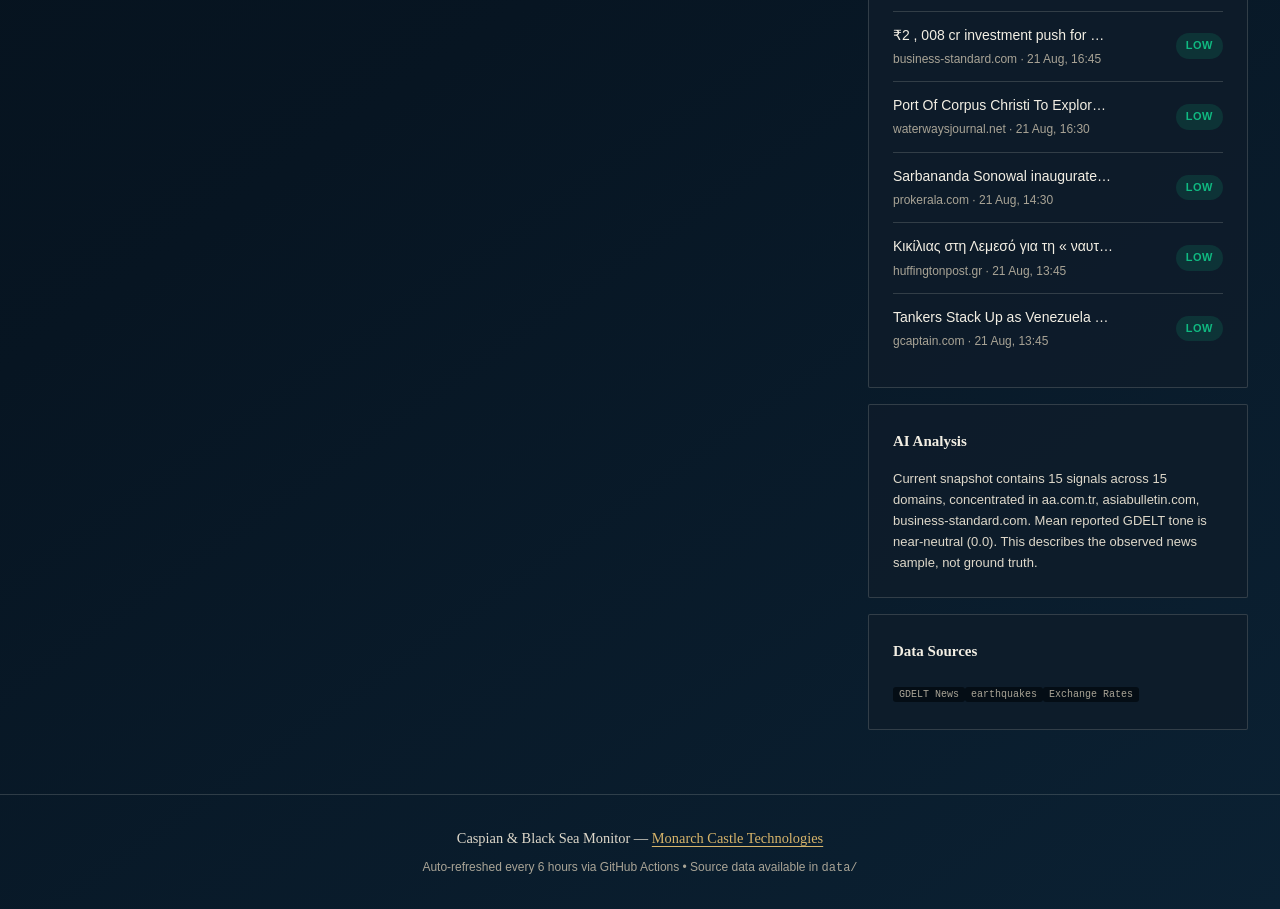
==== commit a6ab58b6: "fix: data-driven dashboard, self-hosted world map, resilient pipeline" ====
--- a/index.html
+++ b/index.html
@@ -14,7 +14,6 @@
   <meta property="og:url" content="https://monarchcastletech.github.io/caspian-black-sea-monitor/">
   <meta property="og:image" content="https://monarchcastletech.github.io/caspian-black-sea-monitor/assets/mct-mark.png">
   <link rel="stylesheet" href="assets/style.css">
-  <script src="https://d3js.org/d3.v7.min.js" defer></script>
 </head>
 <body data-project="caspian-black-sea-monitor">
   <a class="skip-link" href="#overview">Skip to dashboard</a>
@@ -28,7 +27,7 @@
     </div>
     <div class="header-meta">
       <div class="live-dot"></div>
-      <span>Auto-refresh: 6h</span>
+      <span id="data-mode">Auto-refresh: 6h</span>
       <span>|</span>
       <span>Generated: <span id="generated-time">&mdash;</span></span>
     </div>
@@ -42,32 +41,11 @@
   </nav>
 
   <main class="main" id="overview">
-    <div class="alert alert-info">
+    <div class="alert alert-info" id="status-message">
       <strong>Intelligence Status:</strong> Real-time vessel tracking, energy shipments, and maritime activity across the Caspian and Black Sea basins.
     </div>
 
-    <div class="stat-grid">
-      <div class="stat-card">
-        <div class="stat-value">1,247</div>
-        <div class="stat-label">Vessels Tracked</div>
-        <div class="stat-delta up">&#9650; live</div>
-      </div>
-      <div class="stat-card">
-        <div class="stat-value">89</div>
-        <div class="stat-label">Active Routes</div>
-        <div class="stat-delta up">&#9650; live</div>
-      </div>
-      <div class="stat-card">
-        <div class="stat-value">34</div>
-        <div class="stat-label">Port Calls (24h)</div>
-        <div class="stat-delta up">&#9650; live</div>
-      </div>
-      <div class="stat-card">
-        <div class="stat-value">3</div>
-        <div class="stat-label">Anomalies</div>
-        <div class="stat-delta up">&#9650; live</div>
-      </div>
-    </div>
+    <div class="stat-grid" id="stat-grid"></div>
 
     <div class="grid grid-map">
       <div>
@@ -75,7 +53,7 @@
           <div class="card-header">
             <div>
               <div class="card-title">Global Activity Map</div>
-              <div class="card-subtitle">Real-time data visualization</div>
+              <div class="card-subtitle">Geolocated coverage · updates every 6 hours</div>
             </div>
           </div>
           <div class="map-container" id="map"></div>
@@ -85,7 +63,7 @@
           <div class="card-header">
             <div>
               <div class="card-title">Trend Analysis</div>
-              <div class="card-subtitle">30-day time series</div>
+              <div class="card-subtitle">Signal activity by hour · current snapshot</div>
             </div>
           </div>
           <div class="chart-container" id="timeseries-chart"></div>
@@ -96,85 +74,15 @@
         <div class="card">
           <div class="card-header">
             <div>
-              <div class="card-title">Vessels of Interest</div>
-              <div class="card-subtitle">Ranked by score</div>
+              <div class="card-title">Source Activity</div>
+              <div class="card-subtitle">Domains ranked by signal count</div>
             </div>
           </div>
           <table class="data-table">
             <thead>
-              <tr><th>Entity</th><th>Score</th><th>Events</th><th>Risk</th><th>Src</th></tr>
+              <tr><th>Source</th><th>Tone</th><th>Signals</th><th>Share</th></tr>
             </thead>
-            <tbody>
-          <tr>
-            <td>Entity 1</td>
-            <td><span class="badge badge-success">3.3/10</span></td>
-            <td>12</td>
-            <td style="width:120px"><div class="score-bar"><div class="score-bar-fill score-low" style="width:33%"></div></div></td>
-            <td><span class="tag-source">demo</span></td>
-          </tr>
-          <tr>
-            <td>Entity 2</td>
-            <td><span class="badge badge-warning">4.6/10</span></td>
-            <td>24</td>
-            <td style="width:120px"><div class="score-bar"><div class="score-bar-fill score-medium" style="width:46%"></div></div></td>
-            <td><span class="tag-source">demo</span></td>
-          </tr>
-          <tr>
-            <td>Entity 3</td>
-            <td><span class="badge badge-warning">5.9/10</span></td>
-            <td>36</td>
-            <td style="width:120px"><div class="score-bar"><div class="score-bar-fill score-medium" style="width:59%"></div></div></td>
-            <td><span class="tag-source">demo</span></td>
-          </tr>
-          <tr>
-            <td>Entity 4</td>
-            <td><span class="badge badge-danger">7.2/10</span></td>
-            <td>48</td>
-            <td style="width:120px"><div class="score-bar"><div class="score-bar-fill score-high" style="width:72%"></div></div></td>
-            <td><span class="tag-source">demo</span></td>
-          </tr>
-          <tr>
-            <td>Entity 5</td>
-            <td><span class="badge badge-danger">8.5/10</span></td>
-            <td>60</td>
-            <td style="width:120px"><div class="score-bar"><div class="score-bar-fill score-high" style="width:85%"></div></div></td>
-            <td><span class="tag-source">demo</span></td>
-          </tr>
-          <tr>
-            <td>Entity 6</td>
-            <td><span class="badge badge-danger">9.8/10</span></td>
-            <td>72</td>
-            <td style="width:120px"><div class="score-bar"><div class="score-bar-fill score-high" style="width:98%"></div></div></td>
-            <td><span class="tag-source">demo</span></td>
-          </tr>
-          <tr>
-            <td>Entity 7</td>
-            <td><span class="badge badge-success">3.1/10</span></td>
-            <td>84</td>
-            <td style="width:120px"><div class="score-bar"><div class="score-bar-fill score-low" style="width:31%"></div></div></td>
-            <td><span class="tag-source">demo</span></td>
-          </tr>
-          <tr>
-            <td>Entity 8</td>
-            <td><span class="badge badge-warning">4.4/10</span></td>
-            <td>96</td>
-            <td style="width:120px"><div class="score-bar"><div class="score-bar-fill score-medium" style="width:44%"></div></div></td>
-            <td><span class="tag-source">demo</span></td>
-          </tr>
-          <tr>
-            <td>Entity 9</td>
-            <td><span class="badge badge-warning">5.7/10</span></td>
-            <td>108</td>
-            <td style="width:120px"><div class="score-bar"><div class="score-bar-fill score-medium" style="width:57%"></div></div></td>
-            <td><span class="tag-source">demo</span></td>
-          </tr>
-          <tr>
-            <td>Entity 10</td>
-            <td><span class="badge badge-danger">7.0/10</span></td>
-            <td>120</td>
-            <td style="width:120px"><div class="score-bar"><div class="score-bar-fill score-high" style="width:70%"></div></div></td>
-            <td><span class="tag-source">demo</span></td>
-          </tr>
+            <tbody id="entity-rows">
             </tbody>
           </table>
         </div>
@@ -186,119 +94,17 @@
               <div class="card-subtitle">Last 24 hours</div>
             </div>
           </div>
-          <div class="list-item">
-            <div>
-              <div class="list-item-title">Event 1 &mdash; Caspian Alert</div>
-              <div class="list-item-meta">Source: NASA FIRMS</div>
-            </div>
-            <span class="badge badge-warning">medium</span>
-          </div>
-          <div class="list-item">
-            <div>
-              <div class="list-item-title">Event 2 &mdash; Caspian Alert</div>
-              <div class="list-item-meta">Source: GDELT</div>
-            </div>
-            <span class="badge badge-danger">high</span>
-          </div>
-          <div class="list-item">
-            <div>
-              <div class="list-item-title">Event 3 &mdash; Caspian Alert</div>
-              <div class="list-item-meta">Source: Copernicus Sentinel</div>
-            </div>
-            <span class="badge badge-success">low</span>
-          </div>
-          <div class="list-item">
-            <div>
-              <div class="list-item-title">Event 4 &mdash; Caspian Alert</div>
-              <div class="list-item-meta">Source: aisstream.io AIS</div>
-            </div>
-            <span class="badge badge-warning">medium</span>
-          </div>
-          <div class="list-item">
-            <div>
-              <div class="list-item-title">Event 5 &mdash; Caspian Alert</div>
-              <div class="list-item-meta">Source: NASA FIRMS</div>
-            </div>
-            <span class="badge badge-danger">high</span>
-          </div>
-          <div class="list-item">
-            <div>
-              <div class="list-item-title">Event 6 &mdash; Caspian Alert</div>
-              <div class="list-item-meta">Source: GDELT</div>
-            </div>
-            <span class="badge badge-success">low</span>
-          </div>
-          <div class="list-item">
-            <div>
-              <div class="list-item-title">Event 7 &mdash; Caspian Alert</div>
-              <div class="list-item-meta">Source: Copernicus Sentinel</div>
-            </div>
-            <span class="badge badge-warning">medium</span>
-          </div>
-          <div class="list-item">
-            <div>
-              <div class="list-item-title">Event 8 &mdash; Caspian Alert</div>
-              <div class="list-item-meta">Source: aisstream.io AIS</div>
-            </div>
-            <span class="badge badge-danger">high</span>
-          </div>
-          <div class="list-item">
-            <div>
-              <div class="list-item-title">Event 9 &mdash; Caspian Alert</div>
-              <div class="list-item-meta">Source: NASA FIRMS</div>
-            </div>
-            <span class="badge badge-success">low</span>
-          </div>
-          <div class="list-item">
-            <div>
-              <div class="list-item-title">Event 10 &mdash; Caspian Alert</div>
-              <div class="list-item-meta">Source: GDELT</div>
-            </div>
-            <span class="badge badge-warning">medium</span>
-          </div>
-          <div class="list-item">
-            <div>
-              <div class="list-item-title">Event 11 &mdash; Caspian Alert</div>
-              <div class="list-item-meta">Source: Copernicus Sentinel</div>
-            </div>
-            <span class="badge badge-danger">high</span>
-          </div>
-          <div class="list-item">
-            <div>
-              <div class="list-item-title">Event 12 &mdash; Caspian Alert</div>
-              <div class="list-item-meta">Source: aisstream.io AIS</div>
-            </div>
-            <span class="badge badge-success">low</span>
-          </div>
-          <div class="list-item">
-            <div>
-              <div class="list-item-title">Event 13 &mdash; Caspian Alert</div>
-              <div class="list-item-meta">Source: NASA FIRMS</div>
-            </div>
-            <span class="badge badge-warning">medium</span>
-          </div>
-          <div class="list-item">
-            <div>
-              <div class="list-item-title">Event 14 &mdash; Caspian Alert</div>
-              <div class="list-item-meta">Source: GDELT</div>
-            </div>
-            <span class="badge badge-danger">high</span>
-          </div>
-          <div class="list-item">
-            <div>
-              <div class="list-item-title">Event 15 &mdash; Caspian Alert</div>
-              <div class="list-item-meta">Source: Copernicus Sentinel</div>
-            </div>
-            <span class="badge badge-success">low</span>
-          </div>
+          <div id="event-list"></div>
         </div>
+
+        
 
         <div class="card">
           <div class="card-header">
             <div class="card-title">AI Analysis</div>
           </div>
           <div id="llm-summary" style="font-size:0.8125rem;color:var(--text-secondary)">
-            <p>Connect OpenRouter API key to enable AI-generated intelligence briefs.</p>
+            <p>Automated analyst brief will appear here once the next data refresh completes.</p>
           </div>
         </div>
 
@@ -306,10 +112,13 @@
           <div class="card-header">
             <div class="card-title" id="sources">Data Sources</div>
           </div>
-              <span class="tag-source">aisstream.io AIS</span>
+              <div id="source-tags">
+        <span class="tag-source">aisstream.io AIS</span>
               <span class="tag-source">NASA FIRMS</span>
               <span class="tag-source">GDELT</span>
-              <span class="tag-source">Copernicus Sentinel</span>        </div>
+              <span class="tag-source">Copernicus Sentinel</span>
+      </div>
+      </div>
       </div>
     </div>
   </main>
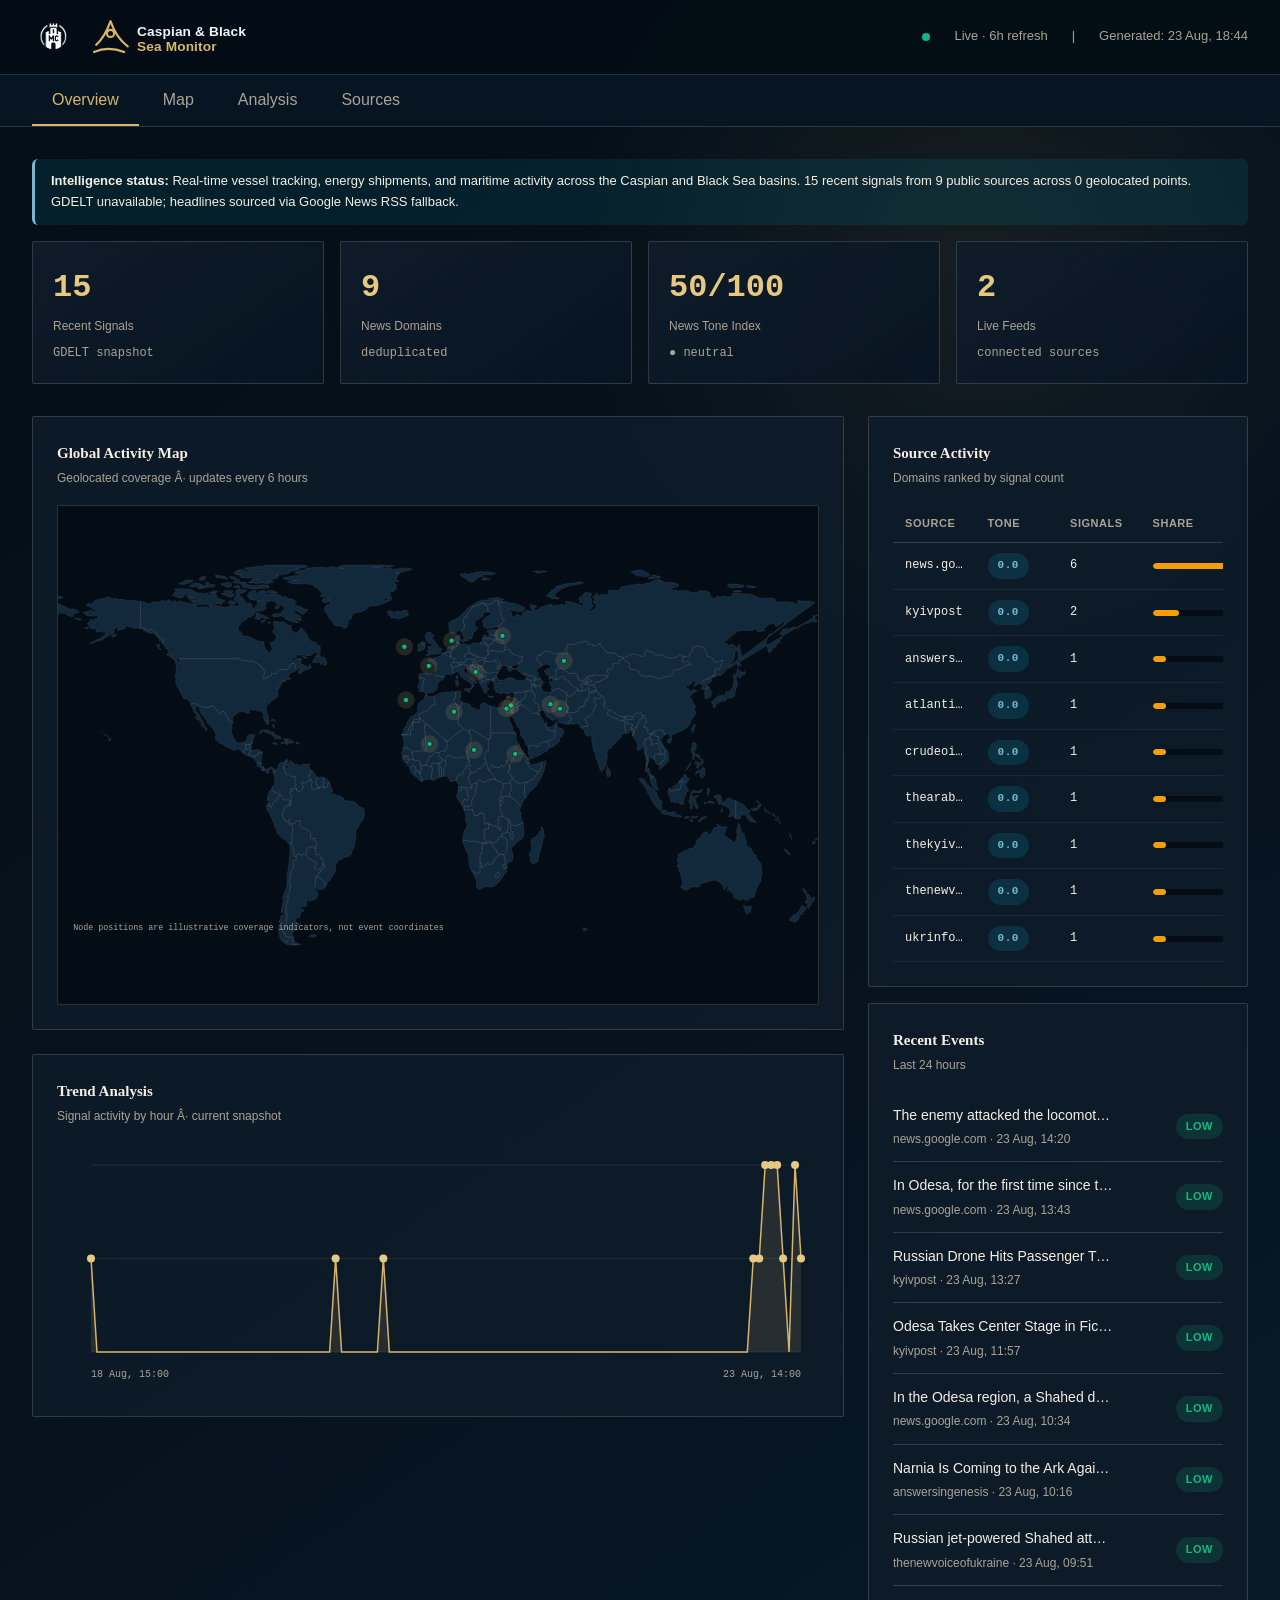
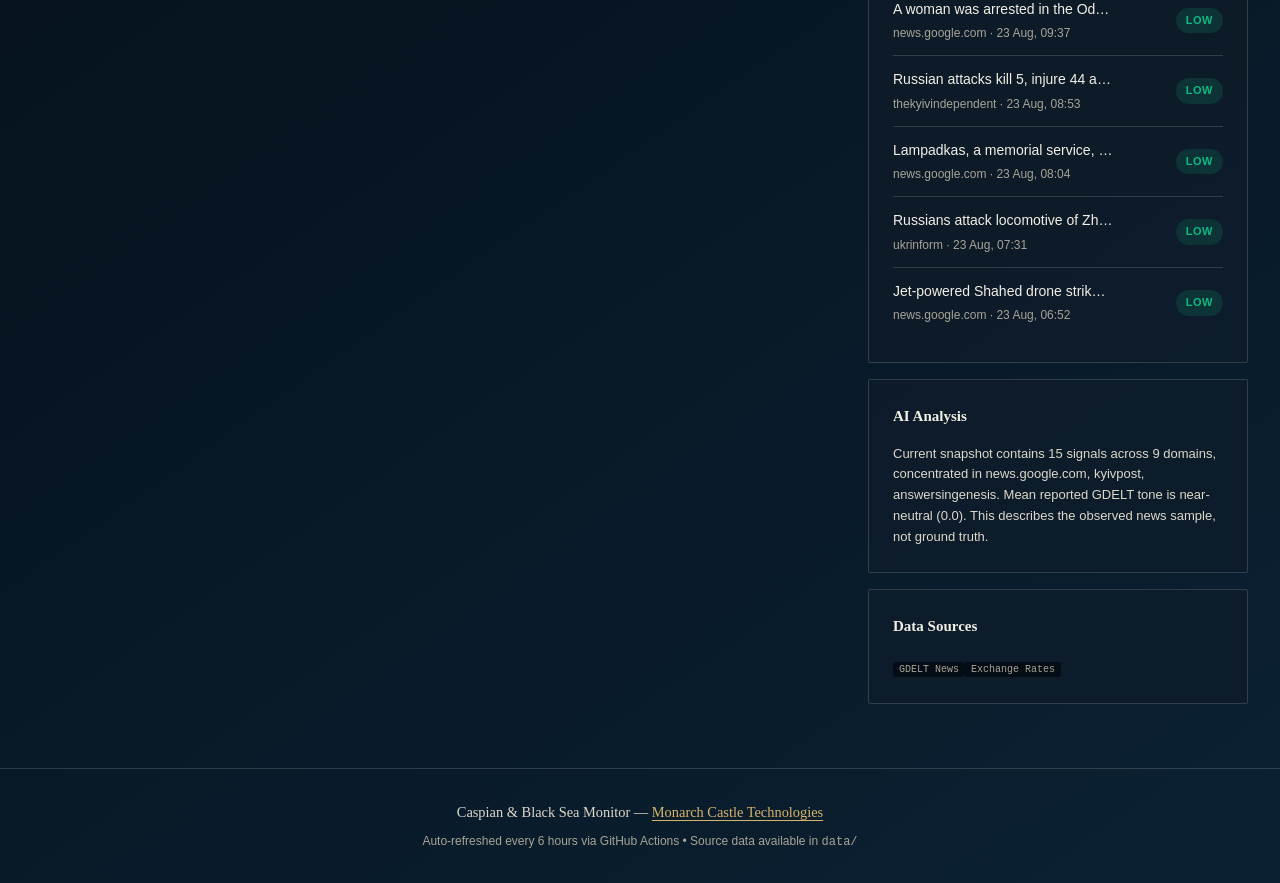
==== commit 54994fa6: "refactor: remove GDELT, Google News RSS as primary source; nemotron-first LLM chain" ====
--- a/index.html
+++ b/index.html
@@ -1,4 +1,4 @@
-<!DOCTYPE html>
+﻿<!DOCTYPE html>
 <html lang="en">
 <head>
   <meta charset="UTF-8">
@@ -53,7 +53,7 @@
           <div class="card-header">
             <div>
               <div class="card-title">Global Activity Map</div>
-              <div class="card-subtitle">Geolocated coverage · updates every 6 hours</div>
+              <div class="card-subtitle">Geolocated coverage Â· updates every 6 hours</div>
             </div>
           </div>
           <div class="map-container" id="map"></div>
@@ -63,7 +63,7 @@
           <div class="card-header">
             <div>
               <div class="card-title">Trend Analysis</div>
-              <div class="card-subtitle">Signal activity by hour · current snapshot</div>
+              <div class="card-subtitle">Signal activity by hour Â· current snapshot</div>
             </div>
           </div>
           <div class="chart-container" id="timeseries-chart"></div>
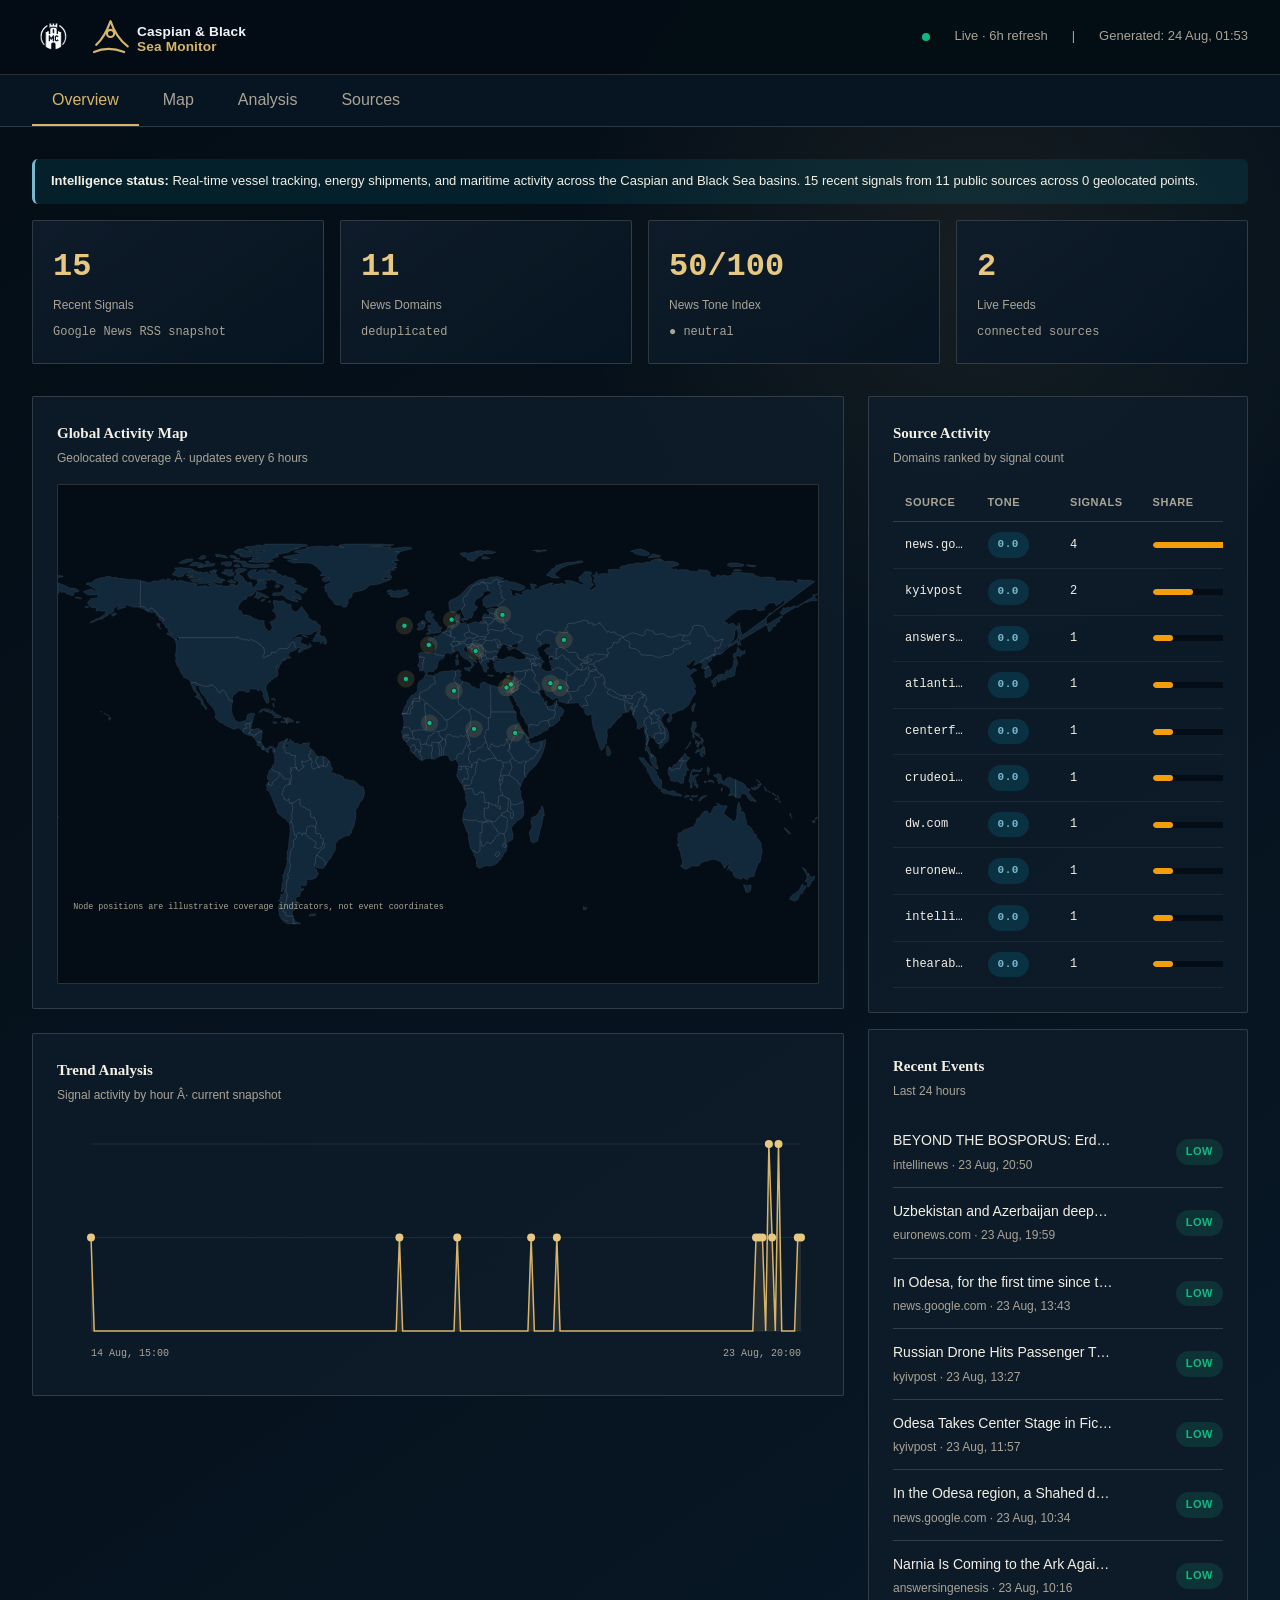
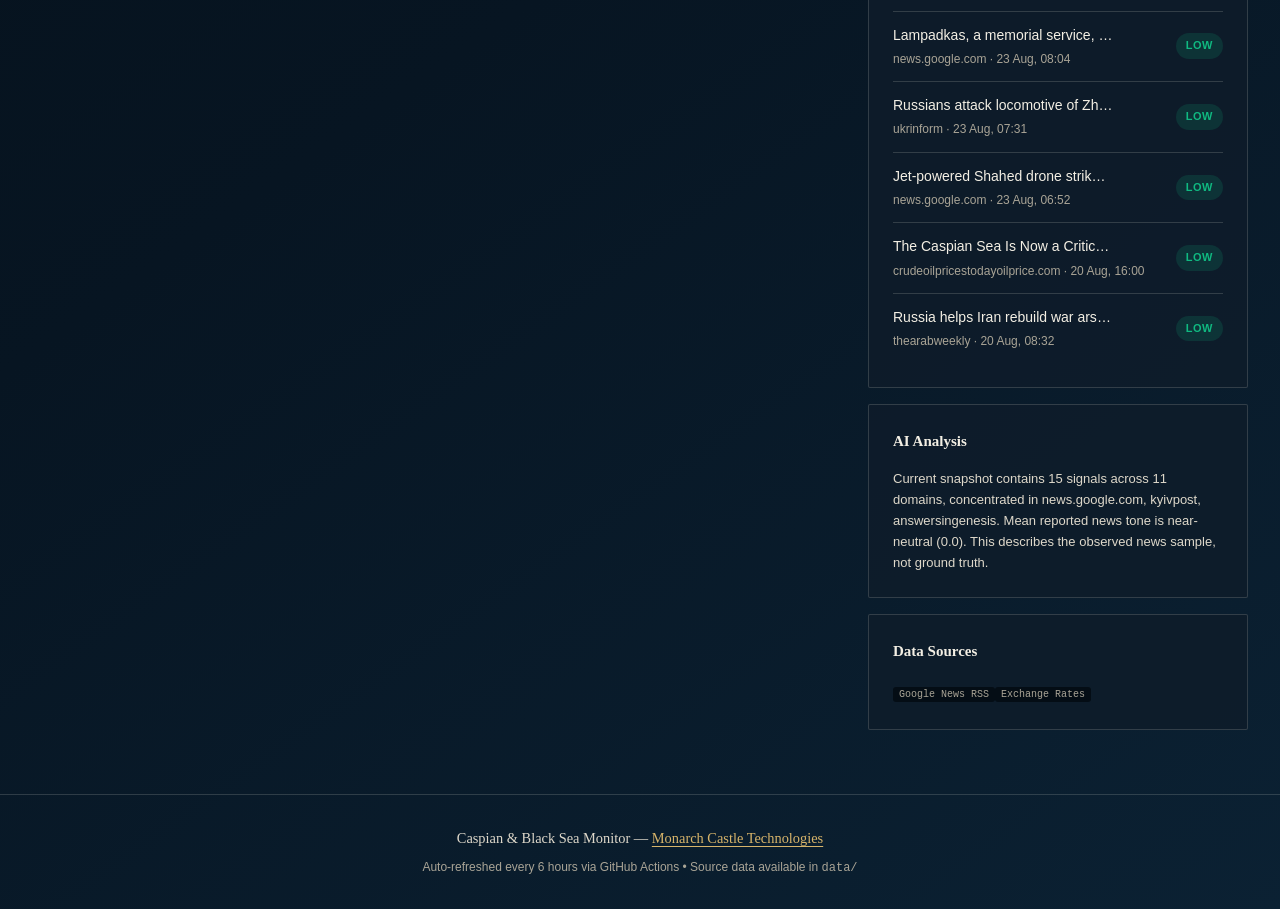
==== commit 7146c313: "fix: retire legacy domain references and stale source labels" ====
--- a/index.html
+++ b/index.html
@@ -1,4 +1,4 @@
-﻿<!DOCTYPE html>
+<!DOCTYPE html>
 <html lang="en">
 <head>
   <meta charset="UTF-8">
@@ -115,7 +115,7 @@
               <div id="source-tags">
         <span class="tag-source">aisstream.io AIS</span>
               <span class="tag-source">NASA FIRMS</span>
-              <span class="tag-source">GDELT</span>
+              <span class="tag-source">Google News RSS</span>
               <span class="tag-source">Copernicus Sentinel</span>
       </div>
       </div>
@@ -124,7 +124,7 @@
   </main>
 
   <footer class="footer">
-    <p>Caspian & Black Sea Monitor &mdash; <a href="https://monarchcastle.tech/">Monarch Castle Technologies</a></p>
+    <p>Caspian & Black Sea Monitor &mdash; <a href="https://monarchcastletech.github.io/">Monarch Castle Technologies</a></p>
     <p style="margin-top:0.5rem">Auto-refreshed every 6 hours via GitHub Actions &bull; Source data available in <code>data/</code></p>
   </footer>
 
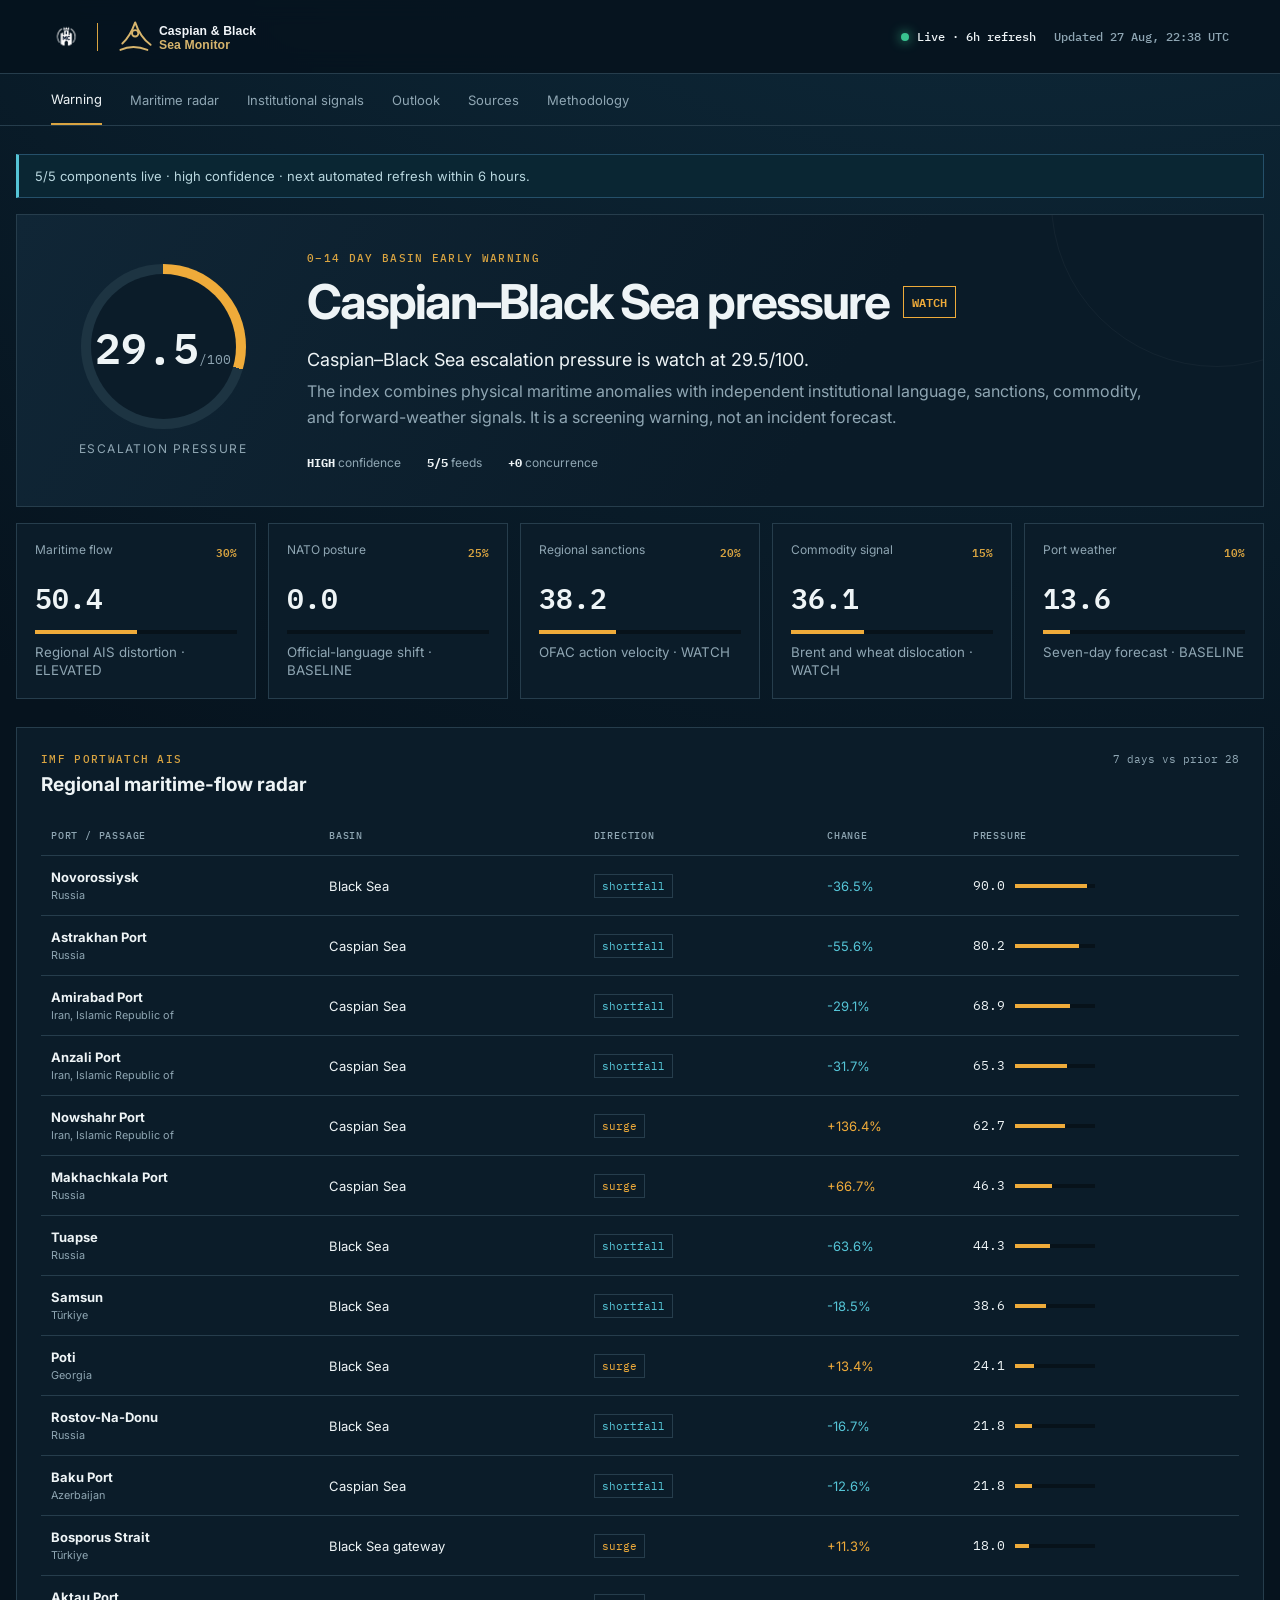
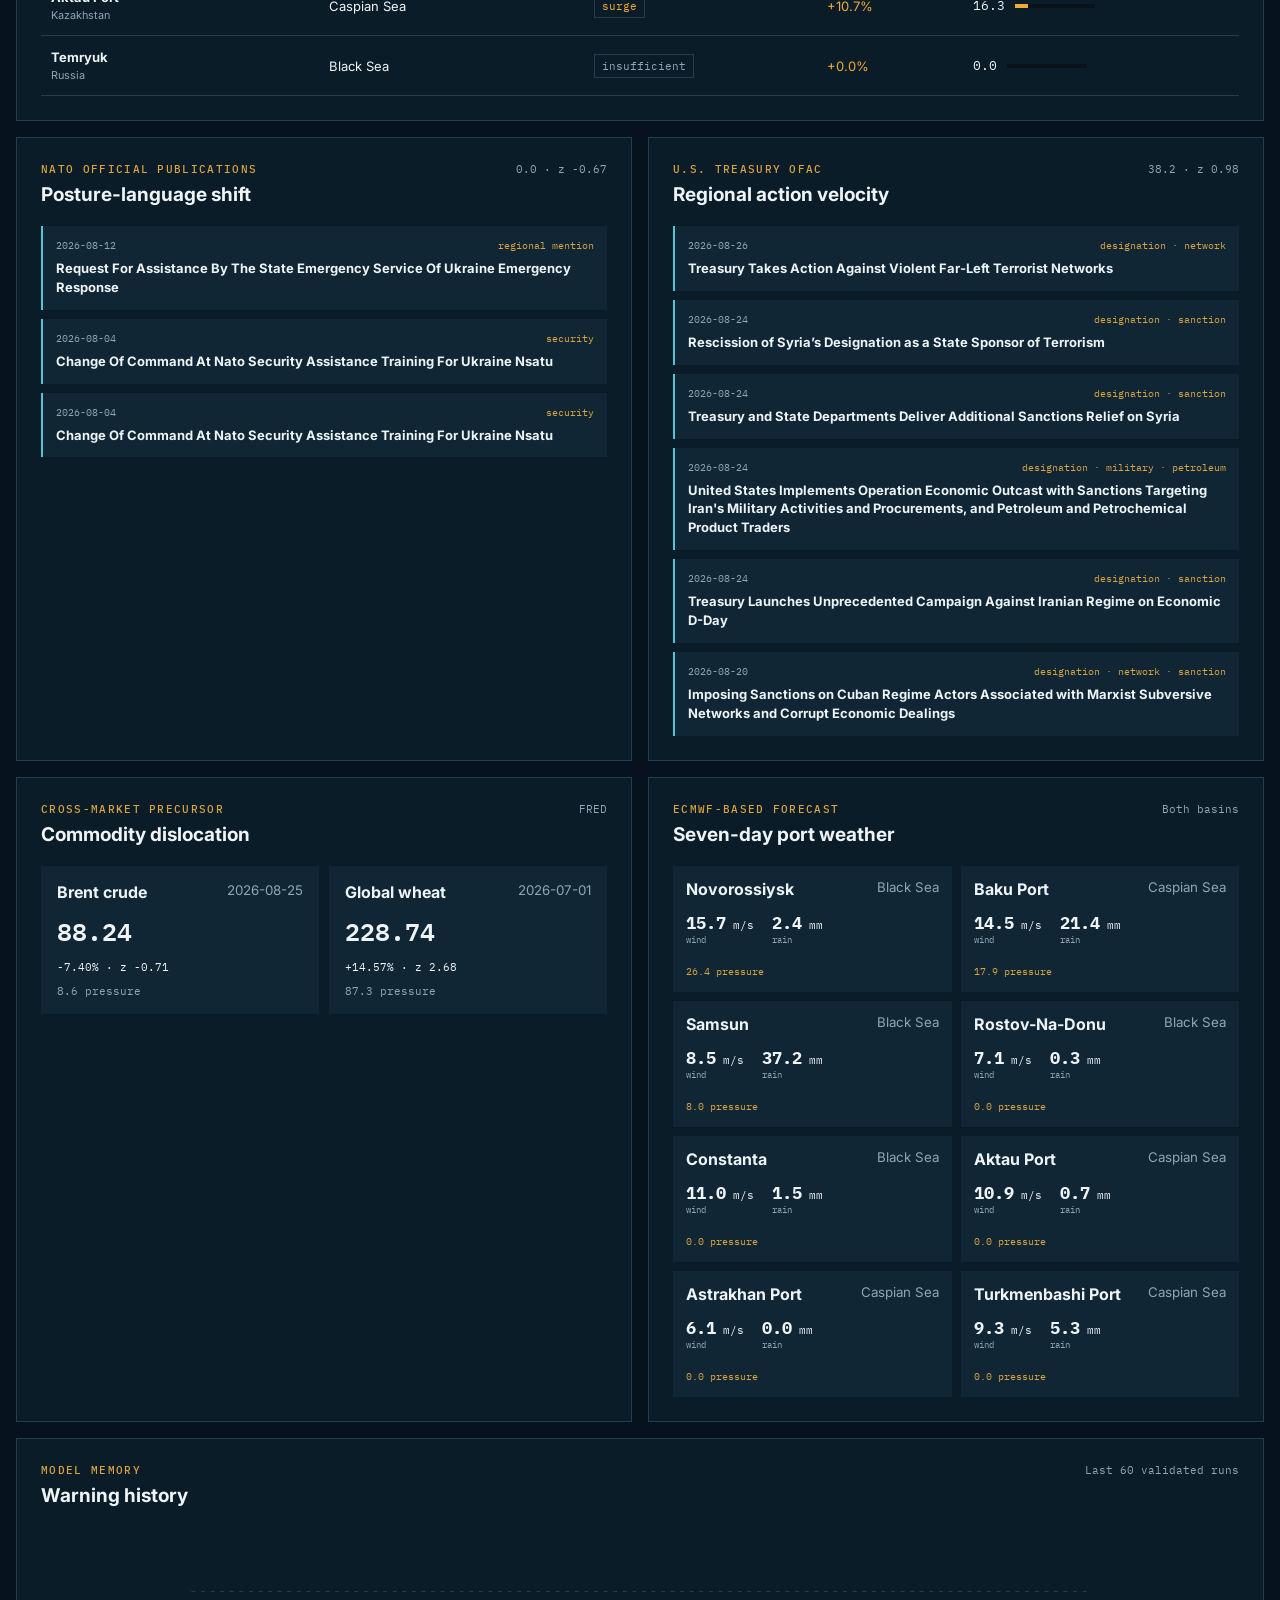
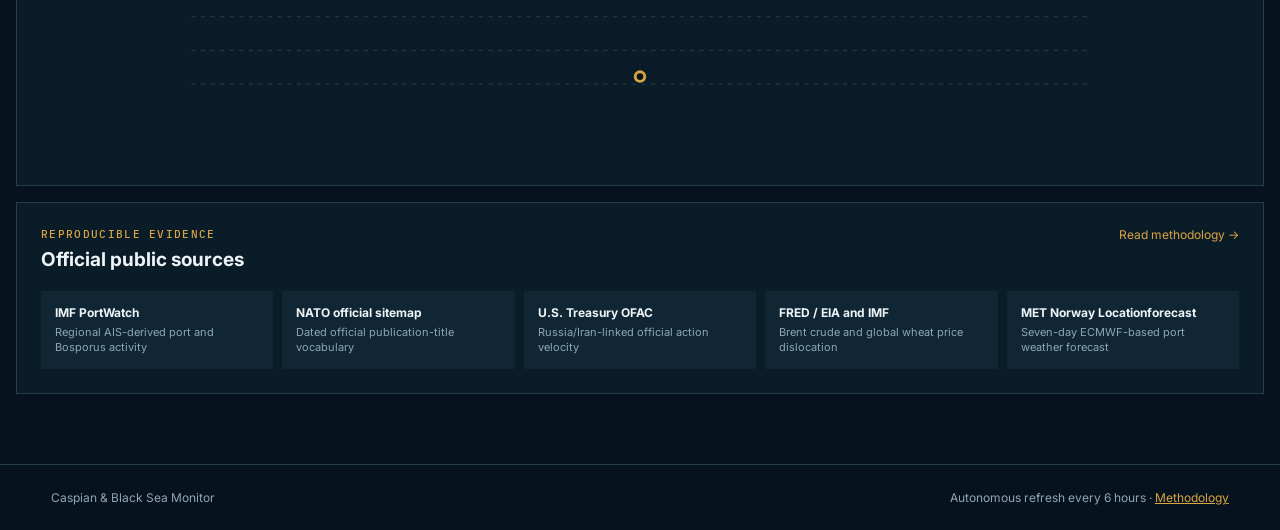
==== commit 7300302f: "feat: add autonomous basin escalation early warning" ====
--- a/index.html
+++ b/index.html
@@ -1,133 +1,87 @@
-<!DOCTYPE html>
+<!doctype html>
 <html lang="en">
 <head>
-  <meta charset="UTF-8">
-  <meta name="viewport" content="width=device-width, initial-scale=1.0">
-  <title>Caspian & Black Sea Monitor &mdash; MCT Intelligence</title>
-  <meta name="description" content="Maritime activity, energy shipments, and anomaly monitoring across the Caspian and Black Sea basins.">
-  <meta name="theme-color" content="#071522">
+  <meta charset="utf-8">
+  <meta name="viewport" content="width=device-width,initial-scale=1">
+  <title>Caspian &amp; Black Sea Monitor — Early Warning</title>
+  <meta name="description" content="Autonomous early warning for escalation pressure across the Caspian and Black Sea basins.">
+  <meta name="theme-color" content="#06131e">
   <link rel="canonical" href="https://monarchcastletech.github.io/caspian-black-sea-monitor/">
-  <link rel="icon" href="assets/product-logo.svg?v=2" type="image/svg+xml">
-  <meta property="og:title" content="Caspian & Black Sea Monitor">
-  <meta property="og:description" content="Maritime activity, energy shipments, and anomaly monitoring across the Caspian and Black Sea basins.">
-  <meta property="og:type" content="website">
-  <meta property="og:url" content="https://monarchcastletech.github.io/caspian-black-sea-monitor/">
-  <meta property="og:image" content="https://monarchcastletech.github.io/caspian-black-sea-monitor/assets/mct-mark.png">
+  <link rel="icon" href="assets/product-logo.svg" type="image/svg+xml">
   <link rel="stylesheet" href="assets/style.css">
 </head>
-<body data-project="caspian-black-sea-monitor">
-  <a class="skip-link" href="#overview">Skip to dashboard</a>
-  <header class="header">
-    <div class="header-brand">
-      <img class="brand-mark" src="assets/mct-mark.png" alt="Monarch Castle Technologies">
-      <img class="product-logo" src="assets/product-logo.svg?v=2" alt="Caspian & Black Sea Monitor">
-      <div>
-        <h1 class="visually-hidden">Caspian & Black Sea Monitor</h1>
-      </div>
-    </div>
-    <div class="header-meta">
-      <div class="live-dot"></div>
-      <span id="data-mode">Auto-refresh: 6h</span>
-      <span>|</span>
-      <span>Generated: <span id="generated-time">&mdash;</span></span>
-    </div>
+<body>
+  <a class="skip-link" href="#overview">Skip to warning</a>
+  <header class="site-header">
+    <a class="brand" href="./" aria-label="Caspian and Black Sea Monitor home">
+      <img class="mct-mark" src="assets/mct-mark.png" alt="Monarch Castle Technologies">
+      <span class="brand-rule"></span>
+      <img class="product-logo" src="assets/product-logo.svg" alt="Caspian and Black Sea Monitor">
+    </a>
+    <div class="live-meta"><span class="live-pill"><i></i><span id="mode">Loading</span></span><span id="generated">—</span></div>
   </header>
-
-  <nav class="nav-tabs" aria-label="Dashboard sections">
-    <a class="nav-tab active" href="#overview">Overview</a>
-    <a class="nav-tab" href="#map">Map</a>
-    <a class="nav-tab" href="#llm-summary">Analysis</a>
-    <a class="nav-tab" href="#sources">Sources</a>
+  <nav class="site-nav" aria-label="Primary">
+    <a class="active" href="#overview">Warning</a>
+    <a href="#maritime">Maritime radar</a>
+    <a href="#institutional">Institutional signals</a>
+    <a href="#outlook">Outlook</a>
+    <a href="#sources">Sources</a>
+    <a href="methodology/">Methodology</a>
   </nav>
 
-  <main class="main" id="overview">
-    <div class="alert alert-info" id="status-message">
-      <strong>Intelligence Status:</strong> Real-time vessel tracking, energy shipments, and maritime activity across the Caspian and Black Sea basins.
-    </div>
+  <main id="overview">
+    <div class="status-strip" id="status-strip" role="status">Loading validated public data…</div>
+    <section class="warning-panel" aria-labelledby="warning-title">
+      <div class="score-block"><div class="score-ring" id="score-ring"><div><strong id="score">—</strong><span>/100</span></div></div><div class="score-caption">Escalation pressure</div></div>
+      <div class="warning-copy">
+        <p class="eyebrow">0–14 day basin early warning</p>
+        <div class="warning-heading"><h1 id="warning-title">Caspian–Black Sea pressure</h1><span class="state-badge" id="status">—</span></div>
+        <p class="headline" id="headline">Calculating current signal…</p>
+        <p class="interpretation" id="interpretation"></p>
+        <div class="warning-meta"><span><b id="confidence">—</b> confidence</span><span><b id="coverage">—</b> feeds</span><span><b id="bonus">—</b> concurrence</span></div>
+      </div>
+    </section>
 
-    <div class="stat-grid" id="stat-grid"></div>
+    <section class="component-grid" id="components" aria-label="Warning components"></section>
 
-    <div class="grid grid-map">
-      <div>
-        <div class="card">
-          <div class="card-header">
-            <div>
-              <div class="card-title">Global Activity Map</div>
-              <div class="card-subtitle">Geolocated coverage Â· updates every 6 hours</div>
-            </div>
-          </div>
-          <div class="map-container" id="map"></div>
-        </div>
+    <section class="panel section-panel" id="maritime">
+      <header class="panel-header"><div><p class="eyebrow">IMF PortWatch AIS</p><h2>Regional maritime-flow radar</h2></div><span class="panel-note">7 days vs prior 28</span></header>
+      <div class="table-wrap"><table><thead><tr><th>Port / passage</th><th>Basin</th><th>Direction</th><th>Change</th><th>Pressure</th></tr></thead><tbody id="flow-rows"></tbody></table></div>
+    </section>
 
-        <div class="card" style="margin-top:1.5rem">
-          <div class="card-header">
-            <div>
-              <div class="card-title">Trend Analysis</div>
-              <div class="card-subtitle">Signal activity by hour Â· current snapshot</div>
-            </div>
-          </div>
-          <div class="chart-container" id="timeseries-chart"></div>
-        </div>
-      </div>
+    <section class="content-grid" id="institutional">
+      <article class="panel">
+        <header class="panel-header"><div><p class="eyebrow">NATO official publications</p><h2>Posture-language shift</h2></div><span class="panel-note" id="nato-meta">—</span></header>
+        <div class="signal-list" id="nato-list"></div>
+      </article>
+      <article class="panel">
+        <header class="panel-header"><div><p class="eyebrow">U.S. Treasury OFAC</p><h2>Regional action velocity</h2></div><span class="panel-note" id="ofac-meta">—</span></header>
+        <div class="signal-list" id="ofac-list"></div>
+      </article>
+    </section>
 
-      <div class="sidebar">
-        <div class="card">
-          <div class="card-header">
-            <div>
-              <div class="card-title">Source Activity</div>
-              <div class="card-subtitle">Domains ranked by signal count</div>
-            </div>
-          </div>
-          <table class="data-table">
-            <thead>
-              <tr><th>Source</th><th>Tone</th><th>Signals</th><th>Share</th></tr>
-            </thead>
-            <tbody id="entity-rows">
-            </tbody>
-          </table>
-        </div>
+    <section class="content-grid" id="outlook">
+      <article class="panel">
+        <header class="panel-header"><div><p class="eyebrow">Cross-market precursor</p><h2>Commodity dislocation</h2></div><span class="panel-note">FRED</span></header>
+        <div class="market-grid" id="market-grid"></div>
+      </article>
+      <article class="panel">
+        <header class="panel-header"><div><p class="eyebrow">ECMWF-based forecast</p><h2>Seven-day port weather</h2></div><span class="panel-note">Both basins</span></header>
+        <div class="weather-grid" id="weather-grid"></div>
+      </article>
+    </section>
 
-        <div class="card">
-          <div class="card-header">
-            <div>
-              <div class="card-title">Recent Events</div>
-              <div class="card-subtitle">Last 24 hours</div>
-            </div>
-          </div>
-          <div id="event-list"></div>
-        </div>
+    <section class="panel section-panel">
+      <header class="panel-header"><div><p class="eyebrow">Model memory</p><h2>Warning history</h2></div><span class="panel-note">Last 60 validated runs</span></header>
+      <div class="chart" id="history-chart"></div>
+    </section>
 
-        
-
-        <div class="card">
-          <div class="card-header">
-            <div class="card-title">AI Analysis</div>
-          </div>
-          <div id="llm-summary" style="font-size:0.8125rem;color:var(--text-secondary)">
-            <p>Automated analyst brief will appear here once the next data refresh completes.</p>
-          </div>
-        </div>
-
-        <div class="card">
-          <div class="card-header">
-            <div class="card-title" id="sources">Data Sources</div>
-          </div>
-              <div id="source-tags">
-        <span class="tag-source">aisstream.io AIS</span>
-              <span class="tag-source">NASA FIRMS</span>
-              <span class="tag-source">Google News RSS</span>
-              <span class="tag-source">Copernicus Sentinel</span>
-      </div>
-      </div>
-      </div>
-    </div>
+    <section class="panel section-panel" id="sources">
+      <header class="panel-header"><div><p class="eyebrow">Reproducible evidence</p><h2>Official public sources</h2></div><a class="text-link" href="methodology/">Read methodology →</a></header>
+      <div class="source-grid" id="source-grid"></div>
+    </section>
   </main>
-
-  <footer class="footer">
-    <p>Caspian & Black Sea Monitor &mdash; <a href="https://monarchcastletech.github.io/">Monarch Castle Technologies</a></p>
-    <p style="margin-top:0.5rem">Auto-refreshed every 6 hours via GitHub Actions &bull; Source data available in <code>data/</code></p>
-  </footer>
-
+  <footer><span>Caspian &amp; Black Sea Monitor</span><span>Autonomous refresh every 6 hours · <a href="methodology/">Methodology</a></span></footer>
   <script src="assets/app.js"></script>
 </body>
 </html>
--- a/assets/style.css
+++ b/assets/style.css
@@ -1,392 +1,8 @@
-:root {
-  --bg-primary: #040d15;
-  --bg-secondary: #071522;
-  --bg-card: #0f1c2a;
-  --bg-hover: #15283a;
-  --border: rgba(243, 239, 228, 0.16);
-  --text-primary: #f3efe4;
-  --text-secondary: #ded8ca;
-  --text-muted: #a9a496;
-  --accent: #d7b46a;
-  --accent-hover: #e7c882;
-  --danger: #ef4444;
-  --warning: #f59e0b;
-  --success: #10b981;
-  --info: #77b8cf;
-  --font-mono: 'JetBrains Mono', 'Fira Code', monospace;
-  --font-sans: Inter, 'Helvetica Neue', Arial, ui-sans-serif, system-ui, sans-serif;
-  --font-serif: 'Iowan Old Style', 'Palatino Linotype', 'Book Antiqua', Palatino, Georgia, serif;
-  --radius: 2px;
-  --shadow: 0 2rem 5rem rgba(0, 0, 0, 0.3);
-}
-
-*, *::before, *::after { box-sizing: border-box; margin: 0; padding: 0; }
-
-body {
-  font-family: var(--font-sans);
-  background:
-    radial-gradient(circle at 76% 10%, rgba(215, 180, 106, 0.08), transparent 25rem),
-    linear-gradient(145deg, var(--bg-primary), #071522 58%, #0b2133);
-  color: var(--text-primary);
-  line-height: 1.6;
-  min-height: 100vh;
-}
-
-a { color: var(--accent); text-decoration: none; }
-a:hover { color: var(--accent-hover); }
-a:focus-visible, button:focus-visible { outline: 3px solid var(--accent-hover); outline-offset: 3px; }
-
-.header {
-  background: rgba(4, 13, 21, 0.94);
-  border-bottom: 1px solid var(--border);
-  padding: 0.8rem 2rem;
-  display: flex;
-  align-items: center;
-  justify-content: space-between;
-  position: sticky;
-  top: 0;
-  z-index: 100;
-}
-
-.header-brand {
-  display: flex;
-  align-items: center;
-  gap: 0.75rem;
-}
-
-.header-brand h1 {
-  font-family: var(--font-serif);
-  font-size: 1.35rem;
-  font-weight: 600;
-  color: var(--text-primary);
-}
-
-.brand-mark {
-  width: 42px;
-  height: 42px;
-  object-fit: contain;
-  flex: 0 0 auto;
-}
-
-.product-logo { width: clamp(180px, 23vw, 260px); height: 48px; object-fit: contain; object-position: left center; }
-.visually-hidden { position: absolute; width: 1px; height: 1px; padding: 0; margin: -1px; overflow: hidden; clip: rect(0 0 0 0); white-space: nowrap; border: 0; }
-
-.header-meta {
-  display: flex;
-  align-items: center;
-  gap: 1.5rem;
-  font-size: 0.8125rem;
-  color: var(--text-muted);
-}
-
-.header-meta .live-dot {
-  width: 8px;
-  height: 8px;
-  background: var(--success);
-  border-radius: 50%;
-  animation: pulse 2s infinite;
-}
-
-@keyframes pulse {
-  0%, 100% { opacity: 1; }
-  50% { opacity: 0.4; }
-}
-
-.nav-tabs {
-  display: flex;
-  gap: 0.25rem;
-  background: var(--bg-secondary);
-  border-bottom: 1px solid var(--border);
-  padding: 0 2rem;
-}
-
-.nav-tab {
-  padding: 0.75rem 1.25rem;
-  font-size: 0.875rem;
-  color: var(--text-muted);
-  border-bottom: 2px solid transparent;
-  cursor: pointer;
-  border-top: 0;
-  border-left: 0;
-  border-right: 0;
-  background: transparent;
-  font: inherit;
-  transition: all 0.2s;
-}
-
-.nav-tab:hover { color: var(--text-primary); }
-.nav-tab.active { color: var(--accent); border-bottom-color: var(--accent); }
-
-.main { padding: 2rem; max-width: 1600px; margin: 0 auto; overflow-x: hidden; }
-
-.grid { display: grid; gap: 1.5rem; }
-.grid-2 { grid-template-columns: repeat(2, 1fr); }
-.grid-3 { grid-template-columns: repeat(3, 1fr); }
-.grid-4 { grid-template-columns: repeat(4, 1fr); }
-.grid-map { grid-template-columns: 1fr 380px; align-items: start; min-width: 0; }
-.grid-map > div:first-child { min-width: 0; overflow: hidden; }
-
-@media (max-width: 1024px) {
-  .grid-2, .grid-3, .grid-4 { grid-template-columns: 1fr; }
-  .grid-map { grid-template-columns: 1fr; }
-}
-
-.card {
-  background: rgba(15, 28, 42, 0.86);
-  border: 1px solid var(--border);
-  border-radius: var(--radius);
-  padding: 1.5rem;
-  overflow-x: auto;
-}
-
-.card-header {
-  display: flex;
-  align-items: center;
-  justify-content: space-between;
-  margin-bottom: 1rem;
-}
-
-.card-title {
-  font-family: var(--font-serif);
-  font-size: 0.9375rem;
-  font-weight: 600;
-  color: var(--text-primary);
-}
-
-.card-subtitle {
-  font-size: 0.75rem;
-  color: var(--text-muted);
-  margin-top: 0.25rem;
-}
-
-.stat-grid {
-  display: grid;
-  grid-template-columns: repeat(4, 1fr);
-  gap: 1rem;
-  margin-bottom: 2rem;
-}
-
-@media (max-width: 768px) { .stat-grid { grid-template-columns: repeat(2, 1fr); } }
-
-.stat-card {
-  background: linear-gradient(145deg, rgba(15, 28, 42, 0.96), rgba(7, 21, 34, 0.9));
-  border: 1px solid var(--border);
-  border-radius: var(--radius);
-  padding: 1.25rem;
-}
-
-.stat-value {
-  font-size: 2rem;
-  font-weight: 700;
-  color: var(--accent-hover);
-  font-family: var(--font-mono);
-}
-
-.stat-label {
-  font-size: 0.75rem;
-  color: var(--text-muted);
-  margin-top: 0.25rem;
-}
-
-.stat-delta {
-  font-size: 0.75rem;
-  margin-top: 0.5rem;
-  font-family: var(--font-mono);
-}
-
-.stat-delta.up { color: var(--success); }
-.stat-delta.down { color: var(--danger); }
-.stat-delta.neutral { color: var(--text-muted); }
-
-.badge {
-  display: inline-flex;
-  align-items: center;
-  gap: 0.375rem;
-  padding: 0.25rem 0.625rem;
-  font-size: 0.6875rem;
-  font-weight: 600;
-  border-radius: 999px;
-  text-transform: uppercase;
-  letter-spacing: 0.05em;
-}
-
-.badge-danger { background: rgba(239,68,68,0.15); color: var(--danger); }
-.badge-warning { background: rgba(245,158,11,0.15); color: var(--warning); }
-.badge-success { background: rgba(16,185,129,0.15); color: var(--success); }
-.badge-info { background: rgba(6,182,212,0.15); color: var(--info); }
-
-.map-container {
-  background: var(--bg-primary);
-  border: 1px solid var(--border);
-  border-radius: var(--radius);
-  height: 500px;
-  position: relative;
-  overflow: hidden;
-  width: 100%;
-}
-
-.map-container svg { width: 100%; height: 100%; }
-
-.sidebar {
-  display: flex;
-  flex-direction: column;
-  gap: 1rem;
-  min-width: 0;
-}
-
-.list-item {
-  display: flex;
-  align-items: center;
-  justify-content: space-between;
-  padding: 0.75rem 0;
-  border-bottom: 1px solid var(--border);
-}
-
-.list-item:last-child { border-bottom: none; }
-
-.list-item-title { font-size: 0.875rem; font-weight: 500; overflow: hidden; text-overflow: ellipsis; white-space: nowrap; max-width: 220px; }
-.list-item-meta { font-size: 0.75rem; color: var(--text-muted); }
-
-.data-table {
-  width: 100%;
-  border-collapse: collapse;
-  font-size: 0.8125rem;
-  table-layout: fixed;
-}
-
-.data-table th {
-  text-align: left;
-  padding: 0.625rem 0.75rem;
-  color: var(--text-muted);
-  font-weight: 600;
-  font-size: 0.6875rem;
-  text-transform: uppercase;
-  letter-spacing: 0.05em;
-  border-bottom: 1px solid var(--border);
-}
-
-.data-table td {
-  padding: 0.625rem 0.75rem;
-  border-bottom: 1px solid rgba(45,55,72,0.5);
-  font-family: var(--font-mono);
-  font-size: 0.75rem;
-  max-width: 180px;
-  overflow: hidden;
-  text-overflow: ellipsis;
-  white-space: nowrap;
-}
-
-.data-table tr:hover td { background: var(--bg-hover); }
-
-.score-bar {
-  height: 6px;
-  background: var(--bg-primary);
-  border-radius: 3px;
-  overflow: hidden;
-  flex: 1;
-  min-width: 80px;
-}
-
-.score-bar-fill {
-  height: 100%;
-  border-radius: 3px;
-  transition: width 0.5s ease;
-}
-
-.score-high { background: var(--danger); }
-.score-medium { background: var(--warning); }
-.score-low { background: var(--success); }
-
-.chart-container {
-  height: 250px;
-  position: relative;
-}
-
-.chart-container svg { width: 100%; height: 100%; }
-.chart-empty { display: grid; height: 100%; place-items: center; color: var(--text-muted); font-family: var(--font-mono); font-size: 0.75rem; }
-
-.footer {
-  text-align: center;
-  padding: 2rem;
-  color: var(--text-muted);
-  font-size: 0.75rem;
-  border-top: 1px solid var(--border);
-  margin-top: 2rem;
-}
-
-.footer p:first-child { color: var(--text-secondary); font-family: var(--font-serif); font-size: 0.9rem; }
-.footer a { text-decoration: underline; text-underline-offset: 0.2em; }
-
-.tag-source {
-  font-size: 0.625rem;
-  color: var(--text-muted);
-  font-family: var(--font-mono);
-  background: var(--bg-primary);
-  padding: 0.125rem 0.375rem;
-  border-radius: 3px;
-}
-
-.btn {
-  display: inline-flex;
-  align-items: center;
-  gap: 0.5rem;
-  padding: 0.5rem 1rem;
-  font-size: 0.8125rem;
-  font-weight: 500;
-  border-radius: 6px;
-  border: 1px solid var(--border);
-  background: var(--bg-card);
-  color: var(--text-primary);
-  cursor: pointer;
-  transition: all 0.2s;
-}
-
-.btn:hover { background: var(--bg-hover); border-color: var(--accent); }
-.btn-primary { background: var(--accent); border-color: var(--accent); color: white; }
-.btn-primary:hover { background: var(--accent-hover); }
-
-.alert {
-  padding: 0.75rem 1rem;
-  border-radius: 6px;
-  font-size: 0.8125rem;
-  margin-bottom: 1rem;
-  border-left: 3px solid;
-}
-
-.alert-info { background: rgba(6,182,212,0.1); border-color: var(--info); }
-.alert-warning { background: rgba(245,158,11,0.1); border-color: var(--warning); }
-.alert-danger { background: rgba(239,68,68,0.1); border-color: var(--danger); }
-
-.axis text { fill: var(--text-muted); font-size: 10px; }
-.axis path, .axis line { stroke: var(--border); }
-
-.tooltip {
-  position: absolute;
-  background: var(--bg-secondary);
-  border: 1px solid var(--border);
-  border-radius: 6px;
-  padding: 0.75rem;
-  font-size: 0.75rem;
-  pointer-events: none;
-  z-index: 1000;
-  box-shadow: var(--shadow);
-  max-width: 250px;
-}
-
-.skip-link { position: fixed; left: 1rem; top: -5rem; z-index: 1001; padding: 0.75rem 1rem; color: var(--bg-primary); background: var(--accent-hover); }
-.skip-link:focus { top: 1rem; }
-
-@media (max-width: 720px) {
-  .header { position: static; padding: 0.8rem 1rem; align-items: flex-start; }
-  .product-logo { width: clamp(150px, 48vw, 220px); height: 42px; }
-  .header-meta { gap: 0.6rem; flex-wrap: wrap; justify-content: flex-end; }
-  .header-meta span:nth-of-type(2) { display: none; }
-  .nav-tabs { padding: 0 0.5rem; overflow-x: auto; }
-  .nav-tab { padding: 0.7rem 0.9rem; white-space: nowrap; }
-  .main { padding: 1rem; }
-  .card { padding: 1rem; }
-}
-
-@media (prefers-reduced-motion: reduce) {
-  *, *::before, *::after { scroll-behavior: auto !important; animation-duration: 0.01ms !important; animation-iteration-count: 1 !important; transition-duration: 0.01ms !important; }
-}
+@import url('https://fonts.googleapis.com/css2?family=IBM+Plex+Mono:wght@400;500;600&family=Inter:wght@400;500;600;700&display=swap');
+:root{--bg:#06131e;--surface:#0b1c29;--surface2:#102635;--line:#263d4c;--text:#eef4f6;--muted:#8fa6b3;--gold:#d9a441;--cyan:#55c4d6;--green:#39c28f;--amber:#efab3a;--red:#ee6363;--accent:var(--amber);font-family:Inter,system-ui,sans-serif;color-scheme:dark}
+*{box-sizing:border-box}html{scroll-behavior:smooth}body{margin:0;background:radial-gradient(circle at 80% -20%,#123447 0,transparent 38%),var(--bg);color:var(--text);min-width:0}body[data-status="normal"]{--accent:var(--green)}body[data-status="watch"]{--accent:var(--amber)}body[data-status="elevated"]{--accent:#f1843c}body[data-status="severe"],body[data-status="critical"]{--accent:var(--red)}a{color:inherit}.skip-link{position:fixed;left:1rem;top:-5rem;background:var(--text);color:var(--bg);padding:.7rem 1rem;z-index:20}.skip-link:focus{top:1rem}.site-header{height:74px;display:flex;align-items:center;justify-content:space-between;padding:0 clamp(1rem,4vw,4.5rem);border-bottom:1px solid var(--line);background:#06131ee8;backdrop-filter:blur(12px);position:relative;z-index:2}.brand{display:flex;align-items:center;gap:16px;text-decoration:none;min-width:0}.mct-mark{width:30px;height:30px;object-fit:contain}.brand-rule{height:28px;width:1px;background:var(--gold)}.product-logo{height:41px;width:auto;max-width:min(340px,55vw)}.live-meta{display:flex;align-items:center;gap:18px;color:var(--muted);font:500 12px 'IBM Plex Mono',monospace}.live-pill{display:flex;align-items:center;gap:8px;color:var(--text)}.live-pill i{width:8px;height:8px;border-radius:50%;background:var(--green);box-shadow:0 0 12px var(--green)}.site-nav{display:flex;gap:28px;padding:0 clamp(1rem,4vw,4.5rem);height:52px;align-items:center;border-bottom:1px solid var(--line);overflow-x:auto;white-space:nowrap}.site-nav a{height:100%;display:flex;align-items:center;text-decoration:none;color:var(--muted);font-size:13px}.site-nav a:hover,.site-nav .active{color:var(--text);border-bottom:2px solid var(--gold)}main{width:min(1380px,calc(100% - 2rem));margin:28px auto 70px}.status-strip{padding:13px 16px;border:1px solid #25506a;border-left:3px solid var(--cyan);background:#0a2633;color:#b9d7df;font-size:13px;margin-bottom:16px}.warning-panel{display:grid;grid-template-columns:220px 1fr;gap:34px;align-items:center;padding:36px;background:linear-gradient(120deg,#102636,#0a1b28 65%);border:1px solid var(--line);position:relative;overflow:hidden}.warning-panel:after{content:"";position:absolute;width:330px;height:330px;border:1px solid #ffffff0a;border-radius:50%;right:-120px;top:-180px}.score-block{text-align:center}.score-ring{--score:0deg;width:165px;height:165px;margin:auto;border-radius:50%;background:conic-gradient(var(--accent) var(--score),#1d3442 0);display:grid;place-items:center;position:relative}.score-ring:before{content:"";position:absolute;inset:10px;border-radius:50%;background:var(--surface)}.score-ring div{position:relative}.score-ring strong{font:600 43px 'IBM Plex Mono',monospace}.score-ring span{color:var(--muted);font:13px 'IBM Plex Mono',monospace}.score-caption{margin-top:12px;color:var(--muted);font-size:12px;text-transform:uppercase;letter-spacing:.12em}.eyebrow{margin:0 0 7px;color:var(--gold);font:500 11px 'IBM Plex Mono',monospace;text-transform:uppercase;letter-spacing:.12em}.warning-heading{display:flex;align-items:center;gap:14px;flex-wrap:wrap}.warning-heading h1{margin:0;font-size:clamp(27px,4vw,48px);letter-spacing:-.04em}.state-badge{border:1px solid var(--accent);color:var(--accent);font:600 12px 'IBM Plex Mono',monospace;padding:5px 8px}.headline{font-size:18px;margin:18px 0 8px}.interpretation{color:var(--muted);line-height:1.65;max-width:850px;margin:0}.warning-meta{display:flex;gap:26px;margin-top:24px;color:var(--muted);font-size:12px}.warning-meta b{color:var(--text);font-family:'IBM Plex Mono',monospace}.component-grid{display:grid;grid-template-columns:repeat(5,minmax(0,1fr));gap:12px;margin:16px 0 28px}.component-card,.panel{background:var(--surface);border:1px solid var(--line)}.component-card{padding:18px;min-width:0}.component-top{display:flex;justify-content:space-between;gap:8px;color:var(--muted);font-size:12px}.component-top b{color:var(--gold);font:600 11px 'IBM Plex Mono',monospace}.component-card>strong{display:block;font:600 28px 'IBM Plex Mono',monospace;margin:14px 0 10px}.component-card small{display:block;color:var(--muted);line-height:1.4;margin-top:9px}.meter{height:4px;background:#07121a}.meter i{height:100%;display:block;background:var(--accent)}.section-panel{margin:0 0 16px}.panel{padding:24px;min-width:0}.panel-header{display:flex;align-items:flex-start;justify-content:space-between;gap:16px;margin-bottom:20px}.panel-header h2{font-size:19px;margin:0}.panel-note{color:var(--muted);font:11px 'IBM Plex Mono',monospace}.table-wrap{overflow-x:auto}table{width:100%;border-collapse:collapse;min-width:700px}th,td{text-align:left;border-bottom:1px solid var(--line);padding:13px 10px;font-size:13px}th{color:var(--muted);font:500 10px 'IBM Plex Mono',monospace;text-transform:uppercase;letter-spacing:.08em}td small{display:block;color:var(--muted);margin-top:4px}.direction{display:inline-block;border:1px solid var(--line);padding:4px 7px;color:var(--muted);font:11px 'IBM Plex Mono',monospace}.direction.surge,.positive{color:var(--amber)}.direction.shortfall,.negative{color:var(--cyan)}.inline-score{display:flex;align-items:center;gap:10px;font-family:'IBM Plex Mono',monospace}.inline-score i{width:80px;height:4px;background:#07121a}.inline-score em{height:100%;display:block;background:var(--accent)}.content-grid{display:grid;grid-template-columns:1fr 1fr;gap:16px;margin:0 0 16px}.signal-list{display:grid;gap:9px}.signal{display:block;padding:13px;background:var(--surface2);border-left:2px solid var(--cyan);text-decoration:none}.signal:hover{background:#163041}.signal div{display:flex;justify-content:space-between;gap:10px;color:var(--muted);font:10px 'IBM Plex Mono',monospace}.signal em{font-style:normal;color:var(--gold)}.signal b{display:block;font-size:13px;line-height:1.45;margin-top:7px}.market-grid{display:grid;grid-template-columns:1fr 1fr;gap:10px}.market-card{padding:16px;background:var(--surface2);text-decoration:none;display:grid;gap:10px}.market-card div{display:flex;justify-content:space-between;gap:10px}.market-card small{color:var(--muted)}.market-card strong{font:600 25px 'IBM Plex Mono',monospace}.market-card span,.market-card em{font:11px 'IBM Plex Mono',monospace}.market-card em{color:var(--muted);font-style:normal}.weather-grid{display:grid;grid-template-columns:repeat(2,1fr);gap:9px}.weather-card{padding:13px;background:var(--surface2)}.weather-card>div:first-child{display:flex;justify-content:space-between}.weather-card small{color:var(--muted)}.weather-values{display:flex;gap:18px;margin:13px 0}.weather-values span{font:11px 'IBM Plex Mono',monospace}.weather-values b{font-size:17px}.weather-values small{display:block}.weather-card em{font:10px 'IBM Plex Mono',monospace;color:var(--gold);font-style:normal}.chart{min-height:210px}.chart svg{width:100%;height:230px;overflow:visible}.gridline{stroke:#27404f;stroke-dasharray:4 6}.history-line{stroke:var(--cyan);stroke-width:3;fill:none}.history-point{fill:var(--bg);stroke:var(--gold);stroke-width:3}.source-grid{display:grid;grid-template-columns:repeat(5,1fr);gap:9px}.source-grid a{padding:14px;background:var(--surface2);text-decoration:none;min-width:0}.source-grid b,.source-grid span{display:block}.source-grid b{font-size:12px}.source-grid span{color:var(--muted);font-size:11px;line-height:1.4;margin-top:5px}.text-link{color:var(--gold);font-size:12px;text-decoration:none}.empty{color:var(--muted);padding:20px!important}footer{display:flex;justify-content:space-between;gap:20px;border-top:1px solid var(--line);padding:25px clamp(1rem,4vw,4.5rem);color:var(--muted);font-size:12px}footer a{color:var(--gold)}
+.method-main{width:min(900px,calc(100% - 2rem))}.method-hero{padding:38px 0 18px}.method-hero h1{font-size:clamp(35px,7vw,66px);margin:0;letter-spacing:-.05em}.method-hero p{font-size:18px;color:var(--muted);line-height:1.65;max-width:760px}.method-section{padding:28px;margin-bottom:14px;background:var(--surface);border:1px solid var(--line)}.method-section h2{margin:0 0 16px;font-size:23px}.method-section h3{margin:23px 0 8px;font-size:16px}.method-section p,.method-section li{color:#b8c7cf;line-height:1.7}.method-section code{font-family:'IBM Plex Mono',monospace;color:#f6ca73;background:#06131e;padding:2px 5px}.formula{padding:16px;border-left:3px solid var(--gold);background:#071721;color:var(--text)!important;font:14px/1.7 'IBM Plex Mono',monospace;overflow-x:auto}.weight-table{min-width:0}.method-section pre{overflow-x:auto;background:#06131e;padding:16px;color:#c6d7de;font:12px/1.7 'IBM Plex Mono',monospace}
+@media(max-width:900px){.component-grid{grid-template-columns:repeat(2,1fr)}.component-card:last-child{grid-column:span 2}.content-grid{grid-template-columns:1fr}.source-grid{grid-template-columns:repeat(2,1fr)}.live-meta>span:last-child{display:none}}
+@media(max-width:620px){.site-header{height:64px;padding:0 1rem}.mct-mark{width:25px;height:25px}.brand-rule{height:24px}.product-logo{height:34px;max-width:58vw}.site-nav{padding:0 1rem;gap:21px}.warning-panel{grid-template-columns:1fr;padding:24px}.score-ring{width:135px;height:135px}.score-ring strong{font-size:35px}.warning-copy{text-align:center}.warning-heading,.warning-meta{justify-content:center}.warning-meta{gap:15px;flex-wrap:wrap}.component-grid{grid-template-columns:1fr}.component-card:last-child{grid-column:auto}.panel{padding:18px}.market-grid,.weather-grid,.source-grid{grid-template-columns:1fr}.panel-header{align-items:flex-start}.signal div{display:block}.signal em{display:block;margin-top:4px}.inline-score i{width:55px}footer{display:block;line-height:1.8}}
+body[data-status="baseline"]{--accent:var(--green)}
+@media(prefers-reduced-motion:reduce){html{scroll-behavior:auto}}
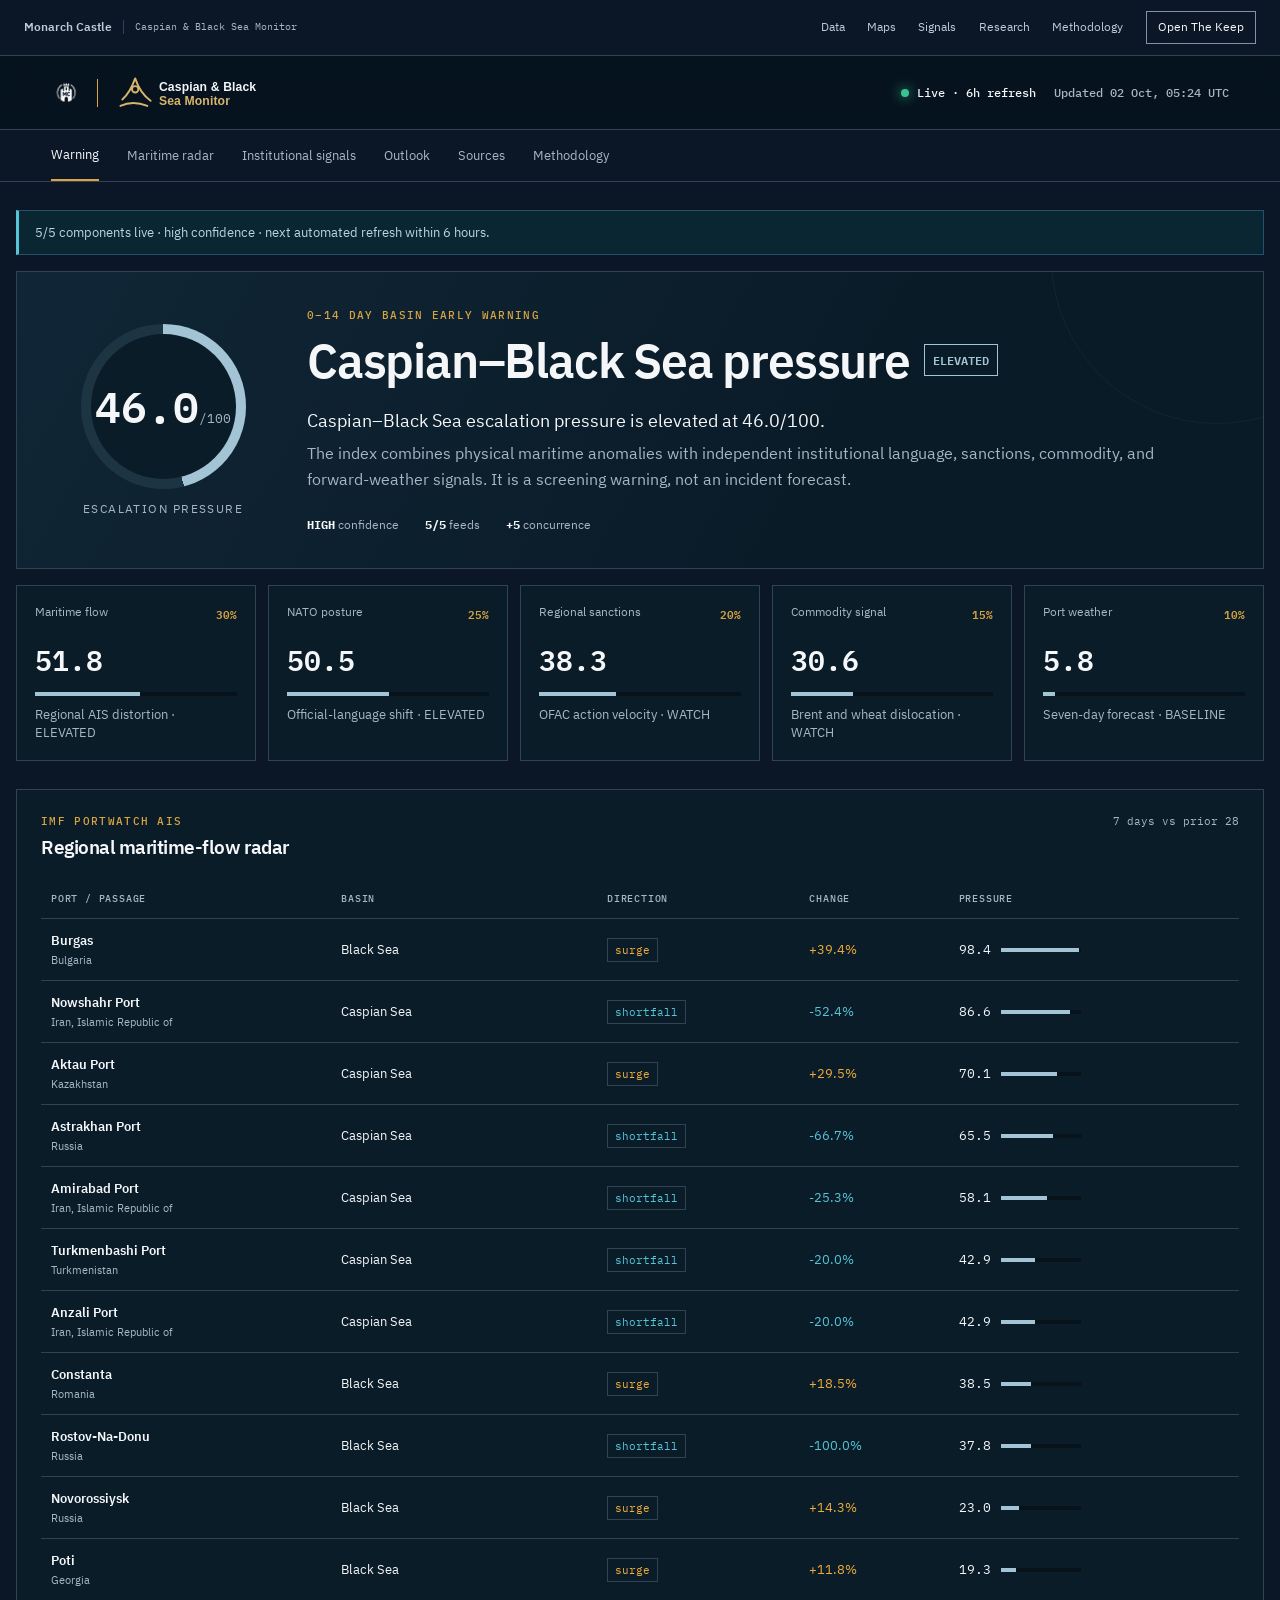
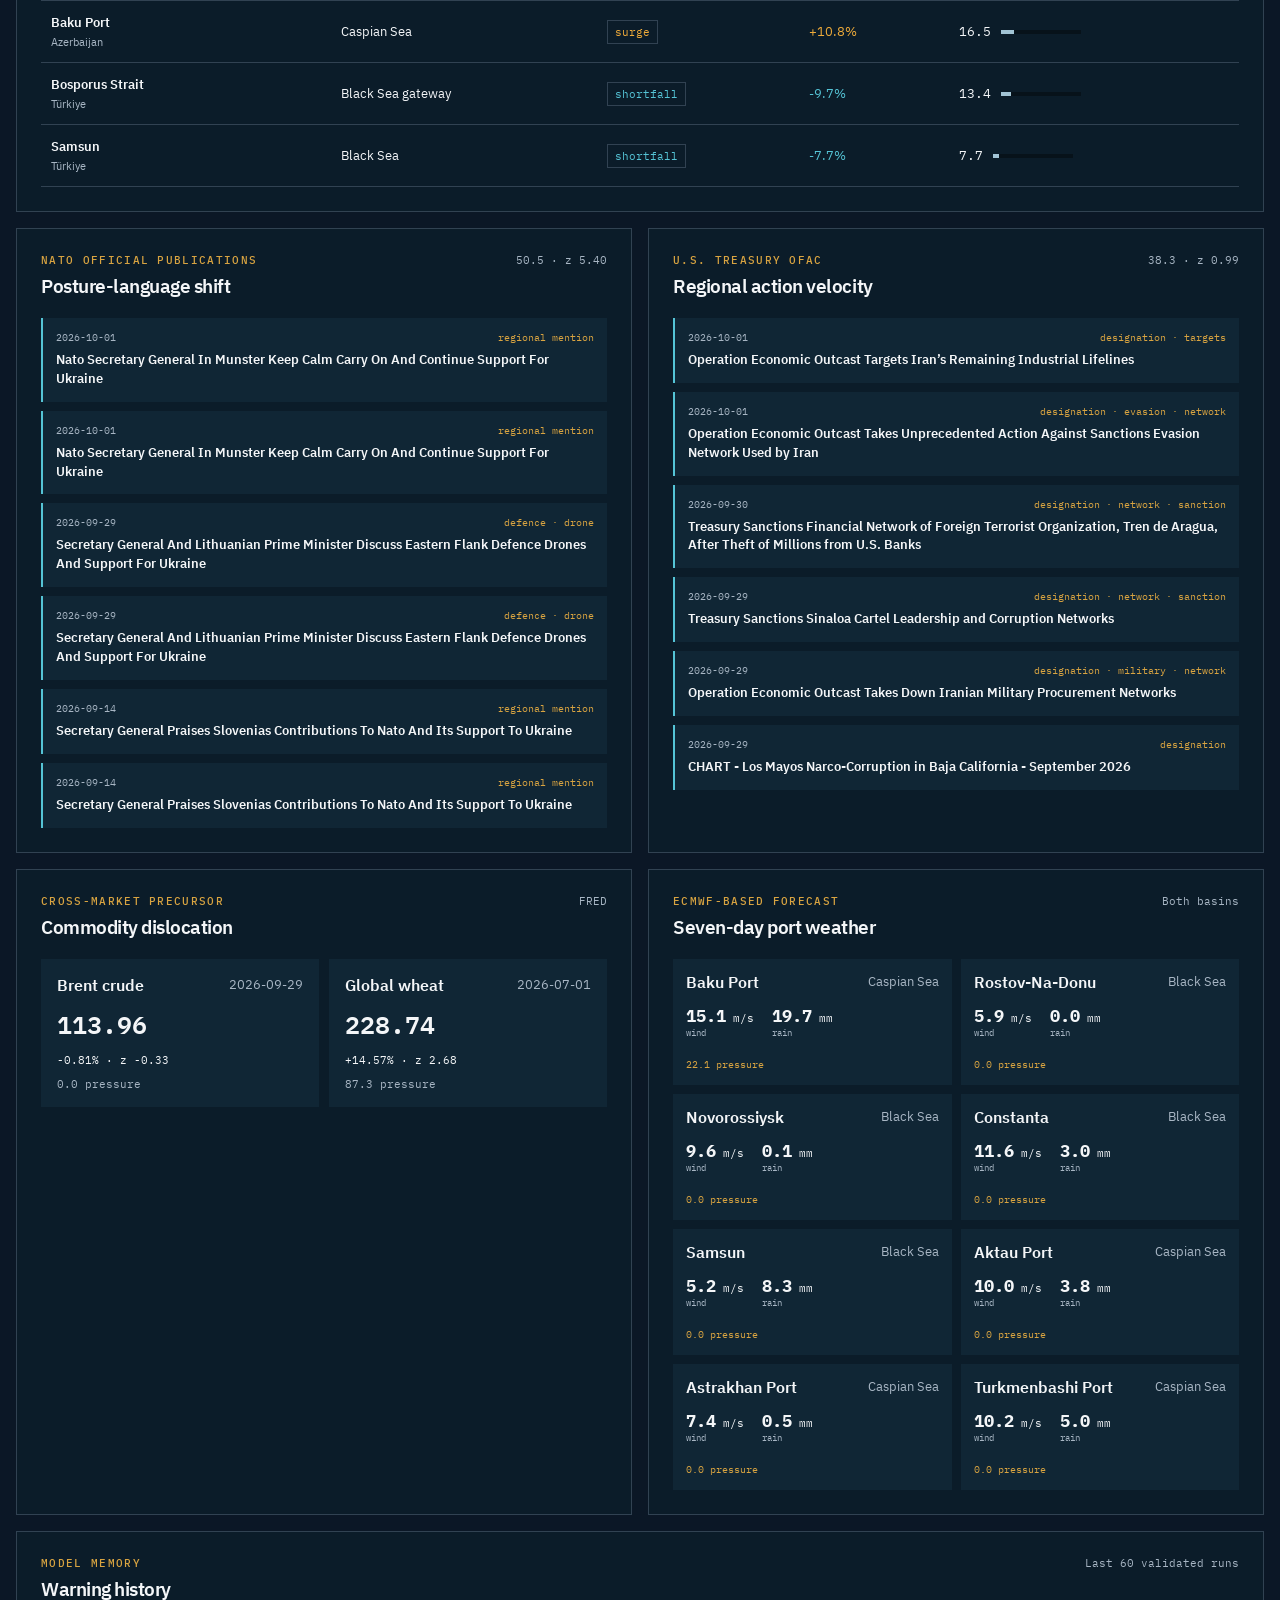
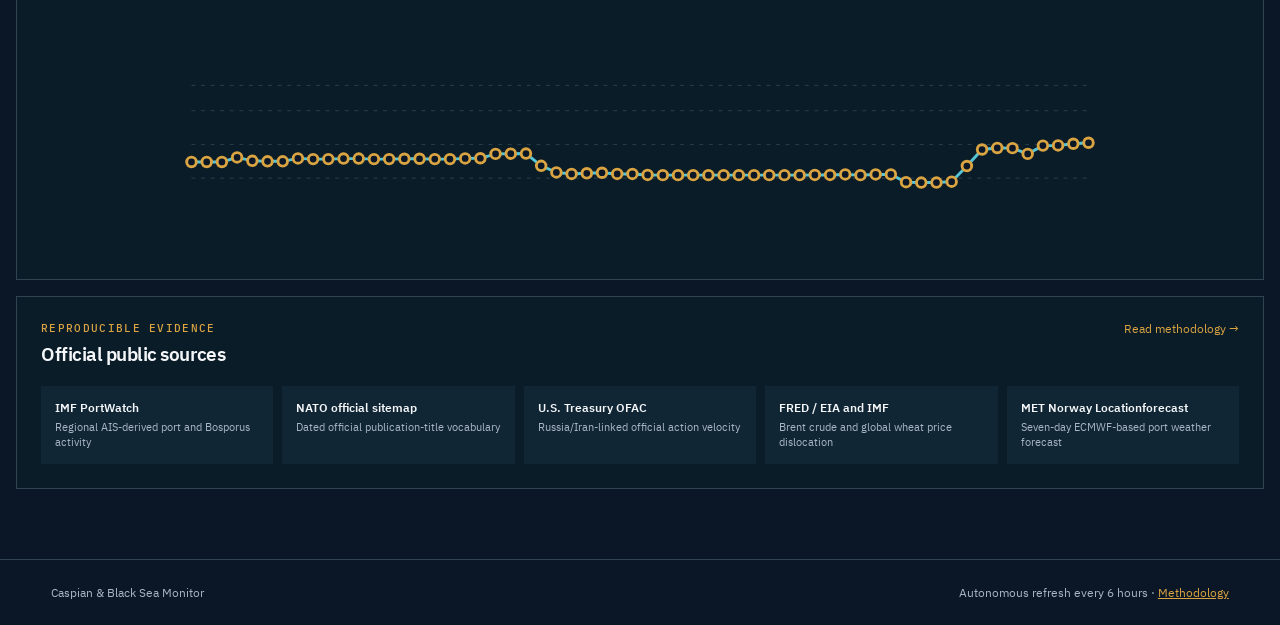
==== commit 62d2dc7b: "Adopt Monarch Castle public design 2026.10" ====
--- a/index.html
+++ b/index.html
@@ -9,8 +9,10 @@
   <link rel="canonical" href="https://monarchcastletech.github.io/caspian-black-sea-monitor/">
   <link rel="icon" href="assets/product-logo.svg" type="image/svg+xml">
   <link rel="stylesheet" href="assets/style.css">
+<link rel="stylesheet" href="./assets/monarch/design.css">
 </head>
-<body>
+<body class="monarch-product" data-monarch-product="caspian-black-sea-monitor">
+<header class="monarch-shell"><a class="monarch-shell-brand" href="https://monarchcastle.com/">Monarch Castle<span class="monarch-shell-product">Caspian &amp; Black Sea Monitor</span></a><nav aria-label="Monarch Castle collection"><a href="https://monarchcastle.com/datasets/">Data</a><a href="https://monarchcastle.com/products/">Maps</a><a href="https://monarchcastle.com/insights/">Signals</a><a href="https://monarchcastle.com/developers/">Research</a><a href="https://monarchcastle.com/methodology/">Methodology</a><a class="monarch-shell-keep" href="https://monarchcastle.com/platform/">Open The Keep</a></nav><details><summary>Collection</summary><nav aria-label="Monarch Castle collection"><a href="https://monarchcastle.com/datasets/">Data</a><a href="https://monarchcastle.com/products/">Maps</a><a href="https://monarchcastle.com/insights/">Signals</a><a href="https://monarchcastle.com/developers/">Research</a><a href="https://monarchcastle.com/methodology/">Methodology</a><a class="monarch-shell-keep" href="https://monarchcastle.com/platform/">Open The Keep</a></nav></details></header>
   <a class="skip-link" href="#overview">Skip to warning</a>
   <header class="site-header">
     <a class="brand" href="./" aria-label="Caspian and Black Sea Monitor home">
--- a/assets/monarch/design.css
+++ b/assets/monarch/design.css
@@ -0,0 +1,38 @@
+/* Monarch Castle public product design, version 2026.10. Source: main site. */
+@font-face{font-family:"IBM Plex Sans";src:url("./fonts/IBMPlexSans-Regular.woff2") format("woff2");font-weight:400;font-display:swap}
+@font-face{font-family:"IBM Plex Sans";src:url("./fonts/IBMPlexSans-SemiBold.woff2") format("woff2");font-weight:600 800;font-display:swap}
+@font-face{font-family:"IBM Plex Mono";src:url("./fonts/IBMPlexMono-Regular.woff2") format("woff2");font-weight:400;font-display:swap}
+:root{--monarch-shell-height:3.5rem;--monarch-navy:#0B1726;--monarch-paper:#F4F6F8;--monarch-steel:#315E7C;--monarch-bronze:#9B8357}
+body.monarch-product{
+ --bg:#0B1726;--bg-primary:#0B1726;--bg-secondary:#122232;--bg-panel:#122232;--bg-panel-soft:#162A3B;--bg-card:#122232;--bg-hover:#1D3345;--bg-map:#0B1726;--ocean:#0B1726;--bg-deep:#080F18;--panel:#122232;--panel-2:#162A3B;--panel-soft:#162A3B;--panel-raised:#162A3B;--card:#122232;--elev:#122232;
+ --border:#314252;--border-2:#4D6376;--border-soft:#243746;--border-strong:#4D6376;--line:#314252;
+ --text:#F4F6F8;--text-primary:#F4F6F8;--text-secondary:#BECBD5;--text-2:#A8B6C4;--text-3:#8498AA;--text-muted:#A8B6C4;--text-faint:#8498AA;--muted:#A8B6C4;--faint:#8498AA;
+ --accent:#A2C4D5;--accent-hover:#D6E4ED;--accent-soft:rgba(162,196,213,.12);--signal:#A2C4D5;--signal-strong:#D6E4ED;
+ --sans:"IBM Plex Sans",Arial,sans-serif;--serif:var(--sans);--mono:"IBM Plex Mono",monospace;--font-sans:var(--sans);--font-serif:var(--sans);--font-heading:var(--sans);--font-body:var(--sans);--font-mono:var(--mono);
+ font-family:var(--sans);background:var(--bg);font-variant-numeric:tabular-nums;
+}
+.monarch-product h1,.monarch-product h2,.monarch-product h3,.monarch-product h4{font-family:"IBM Plex Sans",Arial,sans-serif!important;letter-spacing:-.025em}
+.monarch-product .topbar,.monarch-product .header,.monarch-product .site-nav{background:#0B1726;border-color:#314252}
+.monarch-product :focus-visible{outline:3px solid #B99558;outline-offset:3px}
+.monarch-shell{box-sizing:border-box!important;height:var(--monarch-shell-height)!important;min-height:var(--monarch-shell-height)!important;width:100%!important;display:flex!important;align-items:center!important;justify-content:space-between!important;gap:1.5rem!important;padding:0 1.5rem!important;background:#0B1726!important;border:0!important;border-bottom:1px solid #314252!important;color:#F4F6F8!important;position:relative;z-index:150;font:400 12px/1.4 "IBM Plex Sans",Arial,sans-serif!important;flex-shrink:0}
+.monarch-shell *{box-sizing:border-box}
+.monarch-shell-brand{display:flex!important;align-items:center!important;gap:.7rem!important;color:#F4F6F8!important;text-decoration:none!important;white-space:nowrap!important;font-weight:600!important;font-size:13px!important}
+.monarch-shell-product{font:400 10px/1.4 "IBM Plex Mono",monospace!important;letter-spacing:0!important;text-transform:none!important;color:#A8B6C4!important;border-left:1px solid #314252!important;padding-left:.7rem!important;max-width:21rem;overflow:hidden;text-overflow:ellipsis}
+.monarch-shell nav{display:flex!important;align-items:center!important;gap:1.4rem!important;position:static!important;width:auto!important;background:transparent!important;margin:0!important;padding:0!important;border:0!important}
+.monarch-shell a{color:#BECBD5!important;text-decoration:none!important;white-space:nowrap!important;font-size:12px!important;line-height:1.4!important;letter-spacing:0!important;text-transform:none!important}
+.monarch-shell a:hover{text-decoration:underline!important;color:#FFF!important}
+.monarch-shell .monarch-shell-keep{padding:.45rem .7rem!important;border:1px solid #8293A3!important;color:#F4F6F8!important}
+.monarch-shell details{display:none;position:relative}
+.monarch-shell summary{cursor:pointer;padding:.5rem;font-size:12px}
+.monarch-product-surface{position:relative;transform:translateZ(0);height:calc(100dvh - var(--monarch-shell-height));min-height:0;overflow:hidden}
+.monarch-product-surface #root,.monarch-product-surface .esg-app{height:100%;min-height:0}
+.monarch-product-surface .min-h-screen{min-height:100%!important}
+.monarch-product-surface .h-screen,.monarch-product-surface .h-dvh{height:100%!important}
+body[data-monarch-product="nuclear-energy-intelligence"] .site-nav{top:var(--monarch-shell-height)}
+body[data-monarch-product="georisk"]>.monarch-shell{position:fixed;top:0}
+body[data-monarch-product="georisk"] .shell-topbar{top:var(--monarch-shell-height)}
+body[data-monarch-product="georisk"] .shell-sidebar{top:calc(4rem + var(--monarch-shell-height));height:calc(100dvh - 4rem - var(--monarch-shell-height))}
+body[data-monarch-product="georisk"] main.min-h-screen{padding-top:calc(4rem + var(--monarch-shell-height))}
+@media(max-width:900px){.monarch-shell-product{max-width:14rem}.monarch-shell>nav{display:none!important}.monarch-shell details{display:block}.monarch-shell details[open]>nav{position:absolute!important;right:0!important;top:2.3rem!important;display:flex!important;flex-direction:column!important;align-items:stretch!important;gap:1rem!important;width:12rem!important;padding:1.25rem!important;background:#0B1726!important;border:1px solid #314252!important;z-index:200}}
+@media(max-width:480px){.monarch-shell{padding:0 1rem!important;gap:.5rem!important}.monarch-shell-product{display:none}.monarch-shell-brand{font-size:12px!important}}
+@media(prefers-reduced-motion:reduce){.monarch-product *,.monarch-product *::before,.monarch-product *::after{animation:none!important;transition:none!important;scroll-behavior:auto!important}}
